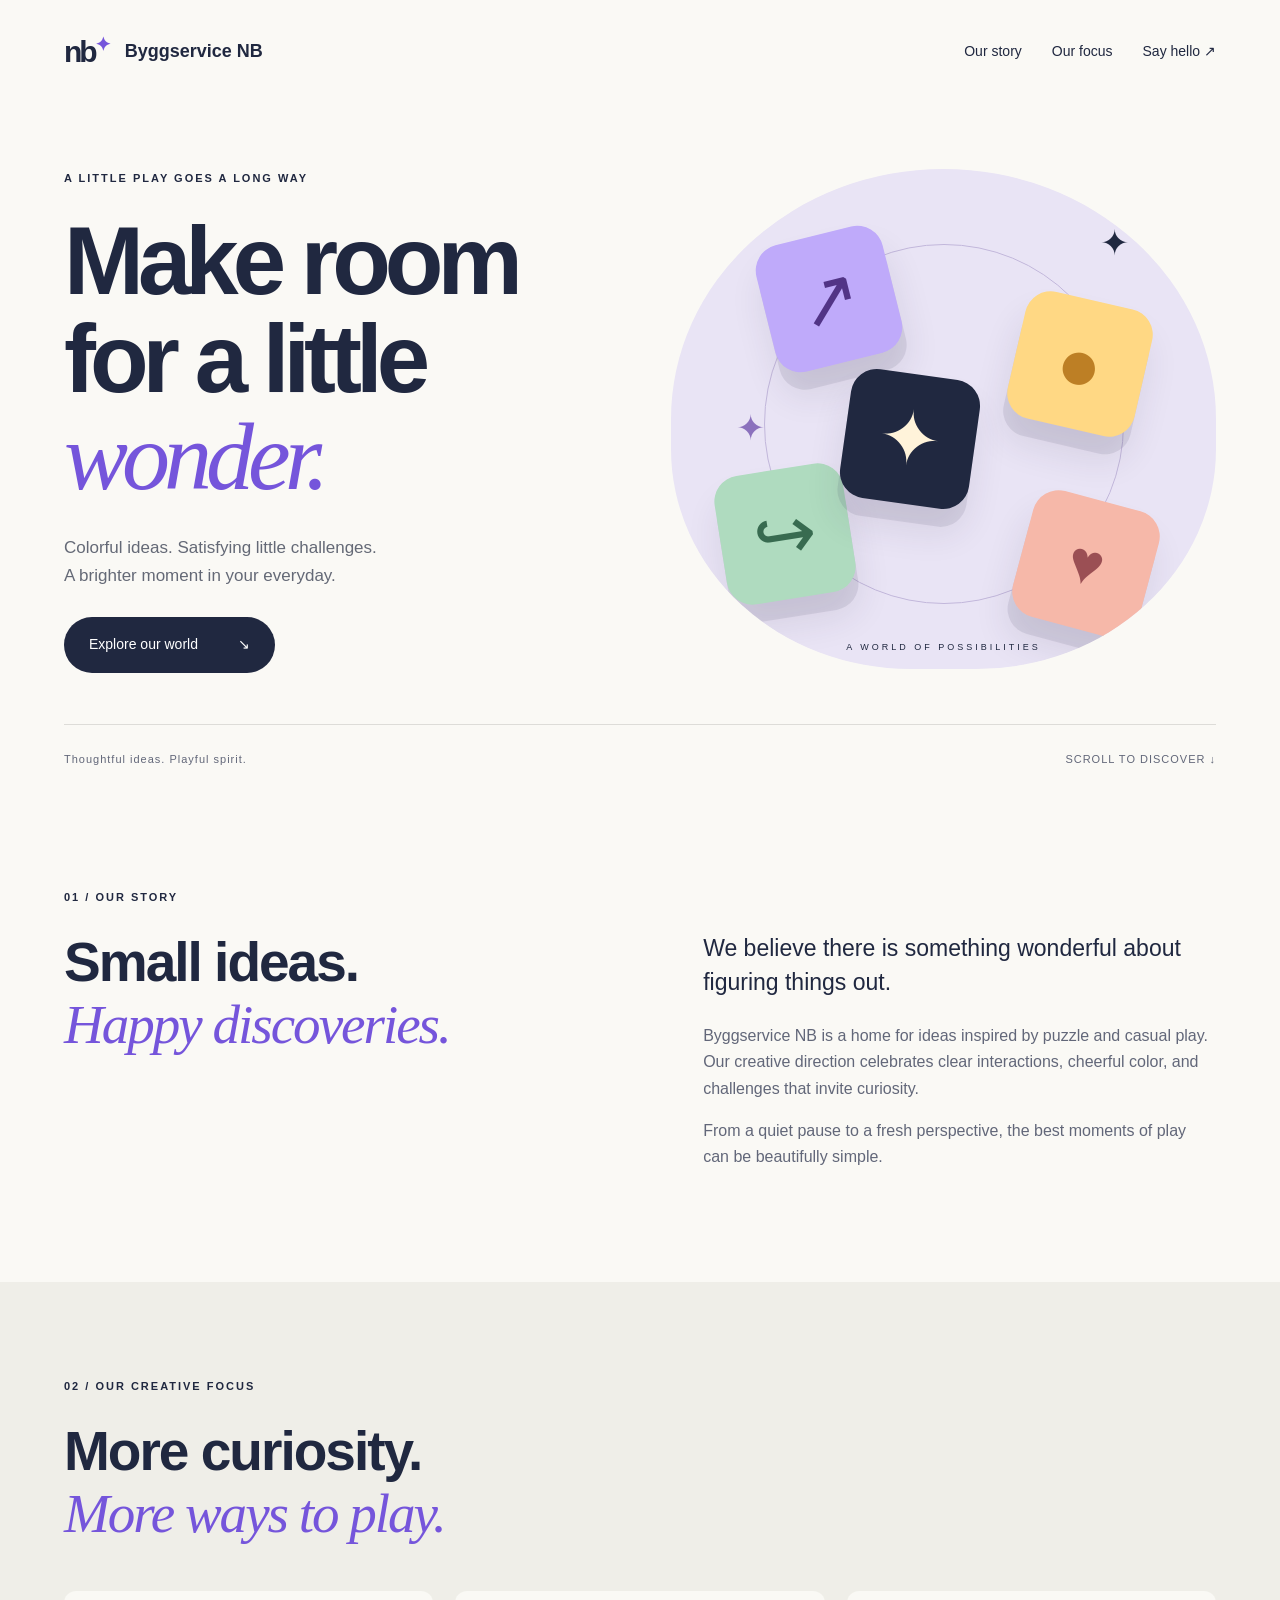
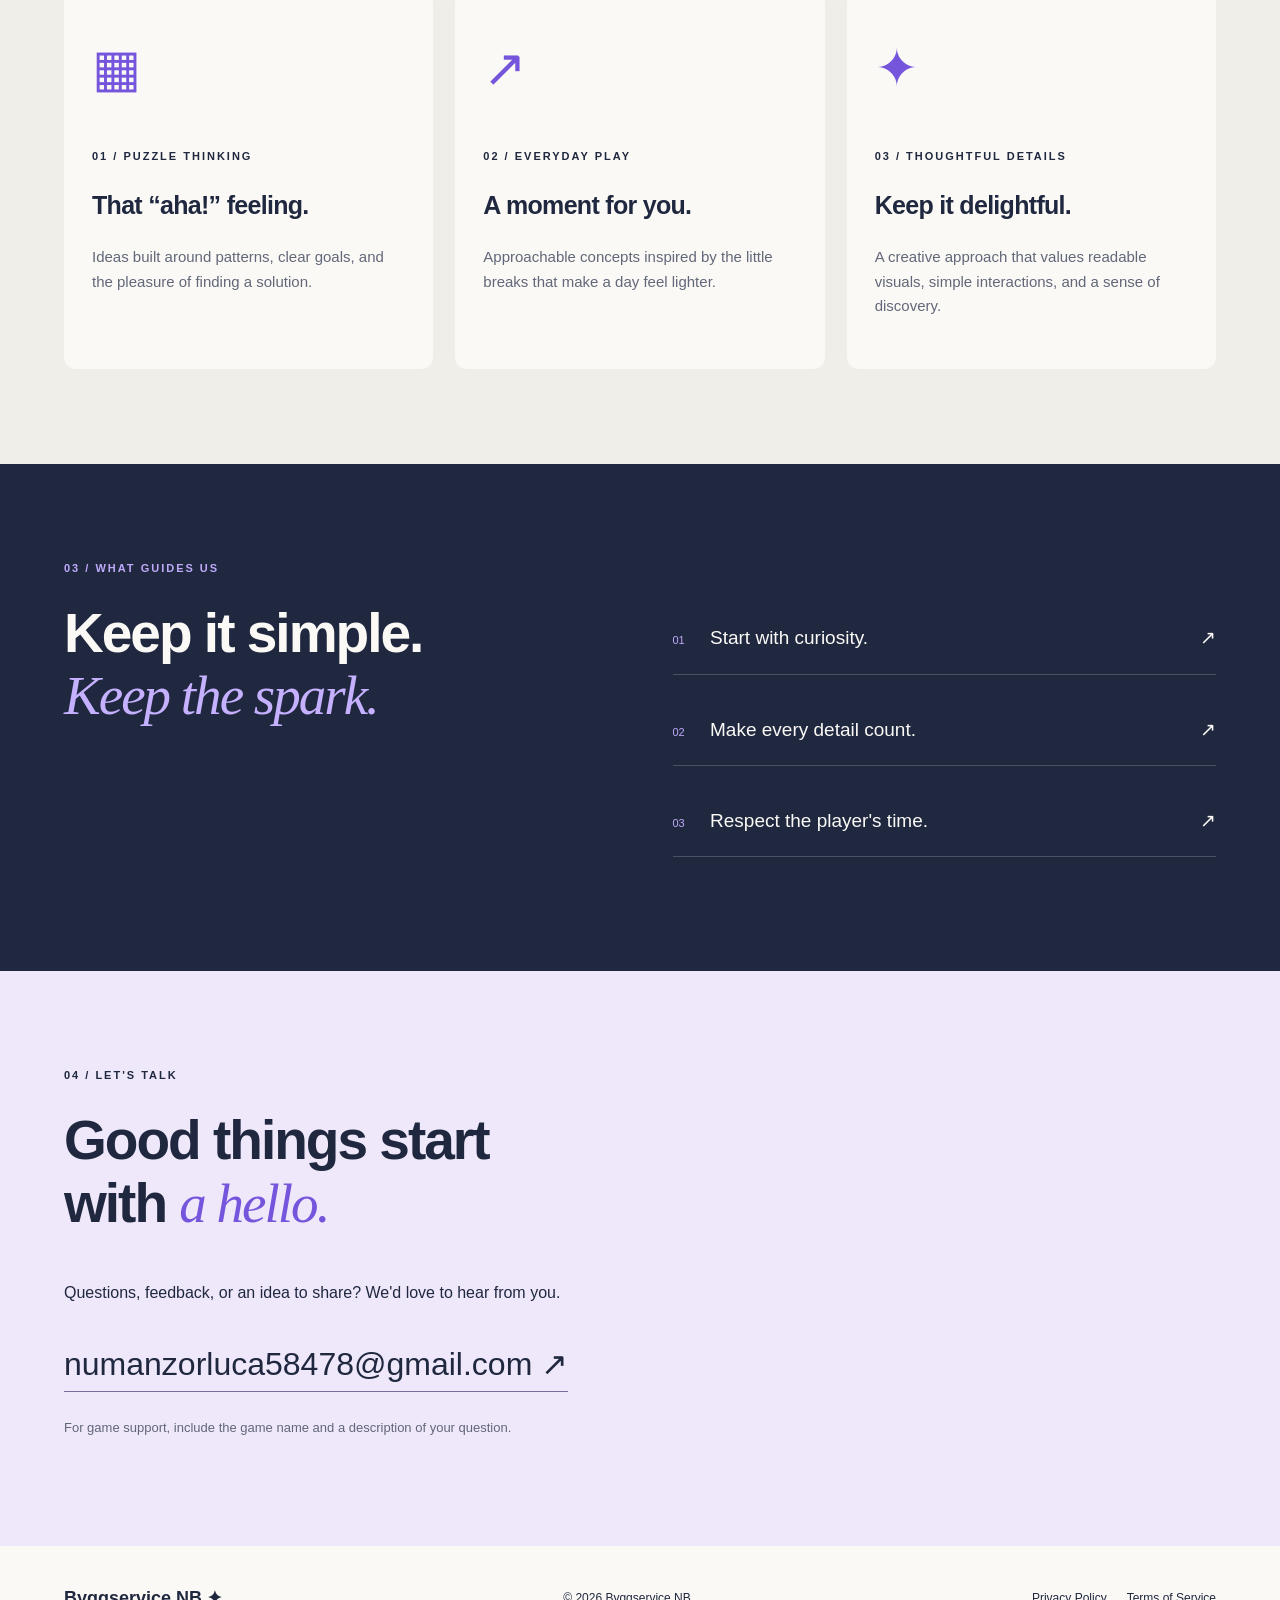
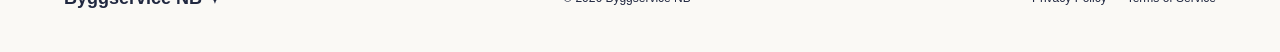
==== index.html @ 2a37f94f "Publish website for byggservicenb.xyz" ====
<!doctype html><html lang="en"><head><meta charset="utf-8"><meta name="viewport" content="width=device-width, initial-scale=1"><title>A little everyday wonder | Byggservice NB</title><meta name="description" content="Playful ideas and everyday wonder. Discover Byggservice NB and get in touch."><meta name="theme-color" content="#202840"><link rel="icon" href="/favicon.svg"><link rel="stylesheet" href="/style.css"><link rel="canonical" href="https://byggservicenb.xyz/"></head><body><a class="skip" href="#main">Skip to content</a><header><a class="brand" href="/"><b>nb<span>✦</span></b>Byggservice NB</a><nav aria-label="Main navigation"><a href="/#about">Our story</a><a href="/#play">Our focus</a><a href="/#contact">Say hello ↗</a></nav></header><main id="main"><section class="hero"><div class="hero-copy"><p class="eyebrow">A little play goes a long way</p><h1>Make room<br>for a little<br><em>wonder.</em></h1><p class="intro">Colorful ideas. Satisfying little challenges.<br>A brighter moment in your everyday.</p><a class="button" href="#about">Explore our world <span>↘</span></a></div><div class="art" role="img" aria-label="An abstract world of colorful puzzle pieces"><span class="orbit"></span><span class="spark s1">✦</span><span class="spark s2">✦</span><div class="tile t1">↗</div><div class="tile t2">●</div><div class="tile t3">✦</div><div class="tile t4">↪</div><div class="tile t5">♥</div><div class="art-label">A WORLD OF POSSIBILITIES</div></div><div class="hero-bottom"><span>Thoughtful ideas. Playful spirit.</span><span>SCROLL TO DISCOVER ↓</span></div></section><section class="about section" id="about"><p class="eyebrow">01 / Our story</p><div class="split"><h2>Small ideas.<br><em>Happy discoveries.</em></h2><div><p class="large">We believe there is something wonderful about figuring things out.</p><p>Byggservice NB is a home for ideas inspired by puzzle and casual play. Our creative direction celebrates clear interactions, cheerful color, and challenges that invite curiosity.</p><p>From a quiet pause to a fresh perspective, the best moments of play can be beautifully simple.</p></div></div></section><section class="section focus" id="play"><p class="eyebrow">02 / Our creative focus</p><h2>More curiosity.<br><em>More ways to play.</em></h2><div class="cards"><article><span class="symbol">▦</span><p class="eyebrow">01 / Puzzle thinking</p><h3>That “aha!” feeling.</h3><p>Ideas built around patterns, clear goals, and the pleasure of finding a solution.</p></article><article><span class="symbol">↗</span><p class="eyebrow">02 / Everyday play</p><h3>A moment for you.</h3><p>Approachable concepts inspired by the little breaks that make a day feel lighter.</p></article><article><span class="symbol">✦</span><p class="eyebrow">03 / Thoughtful details</p><h3>Keep it delightful.</h3><p>A creative approach that values readable visuals, simple interactions, and a sense of discovery.</p></article></div></section><section class="principles section"><p class="eyebrow">03 / What guides us</p><h2>Keep it simple.<br><em>Keep the spark.</em></h2><div class="rows"><p><span>01</span> Start with curiosity. <b>↗</b></p><p><span>02</span> Make every detail count. <b>↗</b></p><p><span>03</span> Respect the player's time. <b>↗</b></p></div></section><section class="section contact" id="contact"><p class="eyebrow">04 / Let's talk</p><h2>Good things start<br>with <em>a hello.</em></h2><p>Questions, feedback, or an idea to share? We'd love to hear from you.</p><a class="email" href="mailto:numanzorluca58478@gmail.com">numanzorluca58478@gmail.com ↗</a><p class="small">For game support, include the game name and a description of your question.</p></section></main><footer><a class="brand" href="/">Byggservice NB ✦</a><p>© 2026 Byggservice NB</p><nav aria-label="Legal"><a href="/privacy-policy/">Privacy Policy</a><a href="/terms-of-service/">Terms of Service</a></nav></footer></body></html>
---- style.css ----
*{box-sizing:border-box}html{scroll-behavior:smooth;scroll-padding-top:30px}body{margin:0;color:#202840;background:#faf9f5;font:16px/1.65 -apple-system,BlinkMacSystemFont,"Segoe UI",sans-serif}a{color:inherit;text-decoration:none}a:focus-visible{outline:3px solid #7555db;outline-offset:5px}header,footer{max-width:1340px;margin:auto;padding:27px 5%;display:flex;justify-content:space-between;align-items:center;gap:25px}.brand{font-size:18px;font-weight:750;display:flex;align-items:center;gap:14px}.brand b{font-size:30px;letter-spacing:-3px}.brand b span{font-size:19px;color:#7555db;vertical-align:super;letter-spacing:0}nav{display:flex;gap:30px;font-size:14px}nav a:hover{text-decoration:underline}.skip{position:absolute;top:-80px}.skip:focus{top:0;background:white;z-index:9}.hero{max-width:1340px;margin:auto;padding:65px 5% 25px;display:grid;grid-template-columns:1.05fr 1fr;gap:35px}.eyebrow{text-transform:uppercase;letter-spacing:2px;font-size:11px;font-weight:750;margin:0 0 25px}h1,h2,h3,p{margin-top:0}h1{font-size:clamp(60px,7.5vw,104px);line-height:1.02;letter-spacing:-6px;margin-bottom:28px}em{font-family:Georgia,serif;font-weight:400;color:#7555db}h2{font-size:clamp(35px,4.3vw,59px);line-height:1.13;letter-spacing:-2px;font-weight:650}h3{font-size:25px;line-height:1.2;letter-spacing:-.7px}.intro{color:#646976;font-size:17px}.button{display:inline-flex;gap:40px;align-items:center;background:#202840;color:white;padding:16px 25px;border-radius:40px;font-size:14px;margin-top:10px}.button:hover{background:#7555db}.art{background:#e9e4f5;border-radius:50% 50% 44% 44%;position:relative;min-height:500px;margin:0 0 20px;overflow:hidden}.orbit{position:absolute;width:360px;height:360px;border:1px solid #c2b7db;border-radius:50%;left:calc(50% - 180px);top:75px}.tile{position:absolute;width:130px;height:130px;border-radius:26px;display:grid;place-items:center;font-size:75px;line-height:1;box-shadow:0 18px 0 #20284018,0 25px 35px #30294419}.t1{background:#bfaafa;left:17%;top:65px;transform:rotate(-14deg);color:#523486}.t2{background:#ffd884;right:13%;top:130px;transform:rotate(13deg);color:#bd7f25}.t3{background:#202840;color:#fff3da;left:32%;top:205px;z-index:2;transform:rotate(8deg)}.t4{background:#afdbbf;color:#386b50;left:9%;top:300px;transform:rotate(-9deg)}.t5{background:#f6b8a9;color:#9b4f54;right:12%;top:330px;transform:rotate(15deg);font-size:60px}.spark{position:absolute;font-size:35px}.s1{right:16%;top:45px}.s2{left:12%;top:230px;color:#8b71bd}.art-label{position:absolute;bottom:14px;width:100%;text-align:center;font-size:9px;letter-spacing:3px}.hero-bottom{grid-column:1/-1;display:flex;justify-content:space-between;border-top:1px solid #dddcd8;padding-top:25px;font-size:11px;letter-spacing:1px;color:#626779}.section{padding:95px max(5%,calc((100vw - 1206px)/2))}.split{display:grid;grid-template-columns:1.1fr 1fr;gap:75px}.split p{color:#626779}.split .large{font-size:23px;line-height:1.5;color:#202840}.focus{background:#efeee8}.cards{display:grid;grid-template-columns:repeat(3,1fr);gap:22px;margin-top:40px}.cards article{padding:35px 28px;border-radius:12px;background:#faf9f5}.cards p:last-child{font-size:15px;color:#626779}.symbol{font-size:52px;display:block;margin-bottom:35px;color:#7555db}.principles{background:#202840;color:#faf9f5;display:grid;grid-template-columns:1fr 1fr;gap:0 65px}.principles>.eyebrow{grid-column:1/-1;color:#bfaafa}.principles em{color:#c5b1ff}.rows p{border-bottom:1px solid #ffffff30;padding:20px 0;font-size:19px}.rows span{font-size:11px;color:#bfaafa;margin-right:20px}.rows b{float:right;font-weight:400}.contact{background:#eee8fa}.email{font-size:clamp(17px,3vw,32px);display:inline-block;border-bottom:1px solid #7d6b9b;overflow-wrap:anywhere;margin:15px 0 25px}.email:hover{color:#7555db}.small{font-size:13px;color:#626779}footer{font-size:12px;padding-top:38px;padding-bottom:38px}footer p{margin:0}footer nav{font-size:12px;gap:20px}.legal h1{font-size:clamp(40px,6vw,76px);letter-spacing:-3px;margin:10px 0 25px}.updated{font-size:13px;color:#626779}.legal-grid{display:grid;grid-template-columns:240px 1fr;gap:80px;margin-top:65px}.legal aside a{display:block;font-size:13px;padding:10px 0}.legal section section{scroll-margin-top:30px}.legal-grid h2{font-size:26px;letter-spacing:-.5px}.legal-grid section{margin-bottom:38px}.legal-grid p{color:#626779}@media(max-width:800px){header{padding:20px 6%;flex-wrap:wrap}.brand{font-size:16px}nav{gap:18px;font-size:12px}.hero{padding:40px 6% 25px;grid-template-columns:1fr}.hero h1{letter-spacing:-3px;font-size:70px}.art{min-height:480px;max-width:510px;width:100%;justify-self:center}.section{padding:65px 6%}.split,.principles{grid-template-columns:1fr;gap:25px}.cards{grid-template-columns:1fr}.cards article{padding:30px}.symbol{margin-bottom:20px}.hero-bottom{font-size:9px;gap:20px}footer{align-items:flex-start;flex-direction:column;gap:18px}.legal-grid{grid-template-columns:1fr;gap:30px;margin-top:35px}.legal aside{border-bottom:1px solid #ddd;padding-bottom:25px}.legal h1{letter-spacing:-2px}}@media(prefers-reduced-motion:reduce){html{scroll-behavior:auto}}
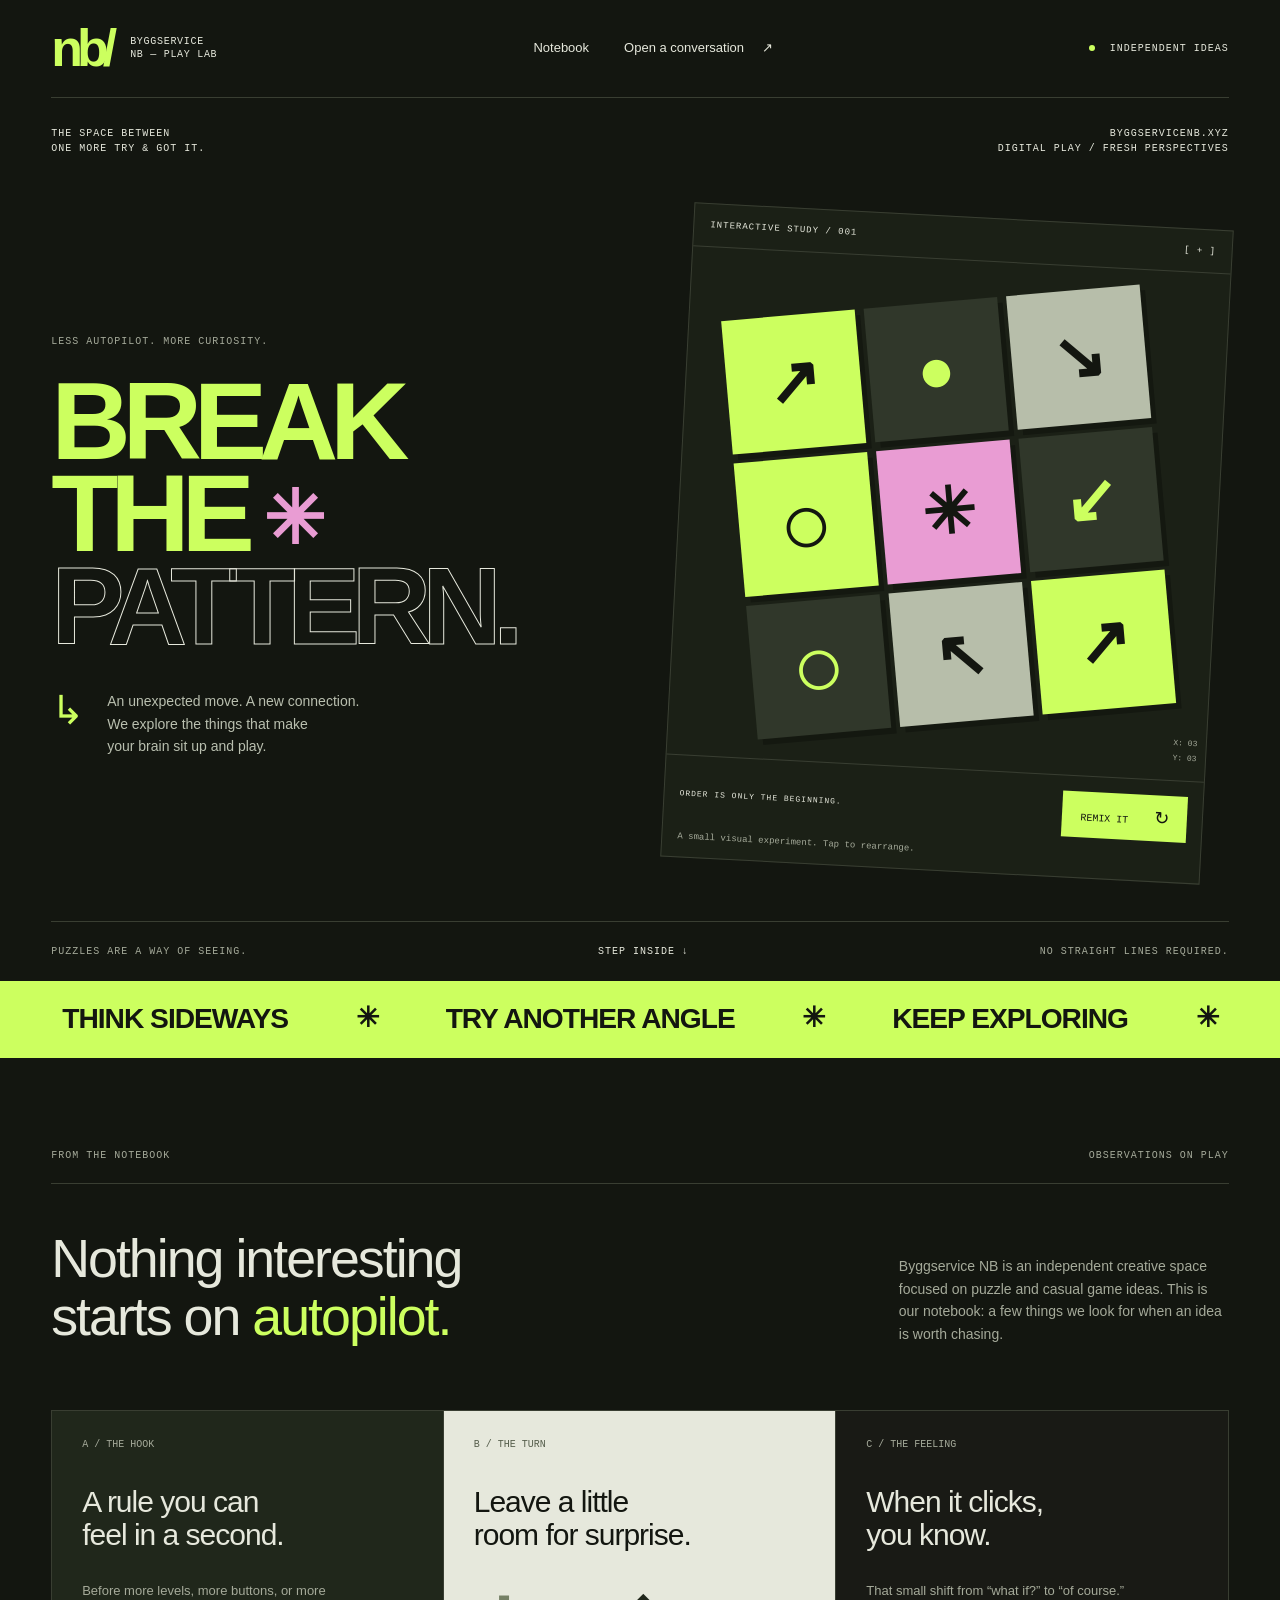
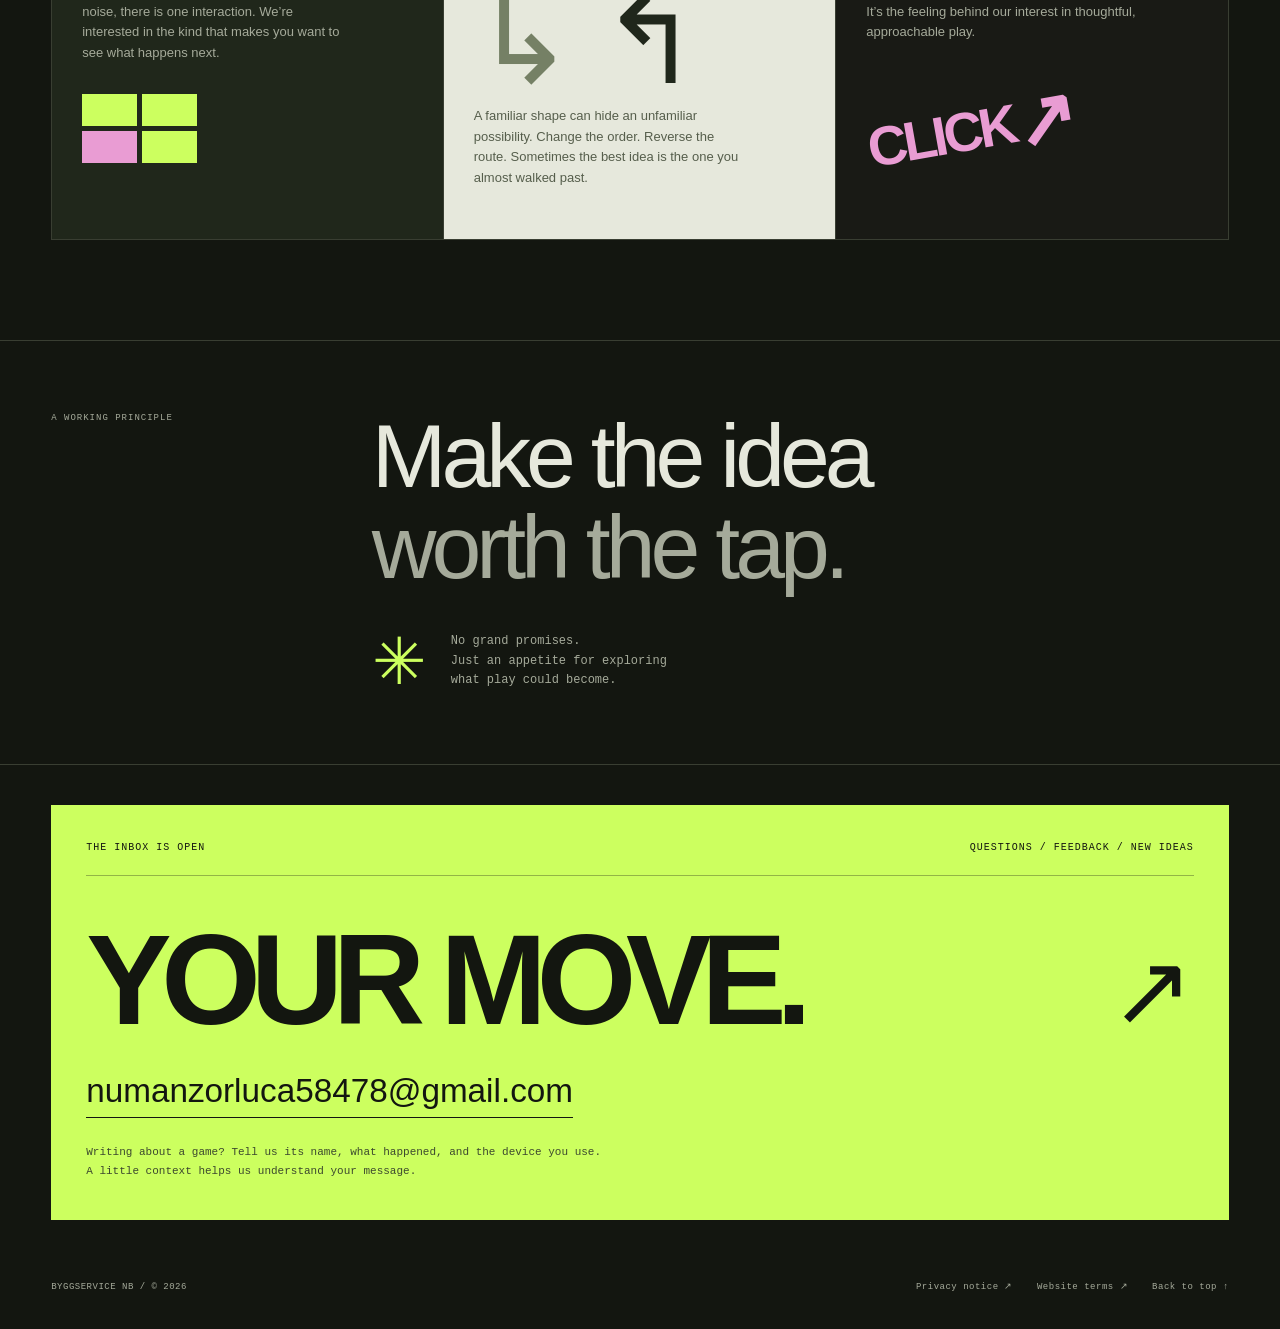
==== commit 0310511a: "Redesign website with original dark editorial layout and copy" ====
--- a/index.html
+++ b/index.html
@@ -1 +1 @@
-<!doctype html><html lang="en"><head><meta charset="utf-8"><meta name="viewport" content="width=device-width, initial-scale=1"><title>A little everyday wonder | Byggservice NB</title><meta name="description" content="Playful ideas and everyday wonder. Discover Byggservice NB and get in touch."><meta name="theme-color" content="#202840"><link rel="icon" href="/favicon.svg"><link rel="stylesheet" href="/style.css"><link rel="canonical" href="https://byggservicenb.xyz/"></head><body><a class="skip" href="#main">Skip to content</a><header><a class="brand" href="/"><b>nb<span>✦</span></b>Byggservice NB</a><nav aria-label="Main navigation"><a href="/#about">Our story</a><a href="/#play">Our focus</a><a href="/#contact">Say hello ↗</a></nav></header><main id="main"><section class="hero"><div class="hero-copy"><p class="eyebrow">A little play goes a long way</p><h1>Make room<br>for a little<br><em>wonder.</em></h1><p class="intro">Colorful ideas. Satisfying little challenges.<br>A brighter moment in your everyday.</p><a class="button" href="#about">Explore our world <span>↘</span></a></div><div class="art" role="img" aria-label="An abstract world of colorful puzzle pieces"><span class="orbit"></span><span class="spark s1">✦</span><span class="spark s2">✦</span><div class="tile t1">↗</div><div class="tile t2">●</div><div class="tile t3">✦</div><div class="tile t4">↪</div><div class="tile t5">♥</div><div class="art-label">A WORLD OF POSSIBILITIES</div></div><div class="hero-bottom"><span>Thoughtful ideas. Playful spirit.</span><span>SCROLL TO DISCOVER ↓</span></div></section><section class="about section" id="about"><p class="eyebrow">01 / Our story</p><div class="split"><h2>Small ideas.<br><em>Happy discoveries.</em></h2><div><p class="large">We believe there is something wonderful about figuring things out.</p><p>Byggservice NB is a home for ideas inspired by puzzle and casual play. Our creative direction celebrates clear interactions, cheerful color, and challenges that invite curiosity.</p><p>From a quiet pause to a fresh perspective, the best moments of play can be beautifully simple.</p></div></div></section><section class="section focus" id="play"><p class="eyebrow">02 / Our creative focus</p><h2>More curiosity.<br><em>More ways to play.</em></h2><div class="cards"><article><span class="symbol">▦</span><p class="eyebrow">01 / Puzzle thinking</p><h3>That “aha!” feeling.</h3><p>Ideas built around patterns, clear goals, and the pleasure of finding a solution.</p></article><article><span class="symbol">↗</span><p class="eyebrow">02 / Everyday play</p><h3>A moment for you.</h3><p>Approachable concepts inspired by the little breaks that make a day feel lighter.</p></article><article><span class="symbol">✦</span><p class="eyebrow">03 / Thoughtful details</p><h3>Keep it delightful.</h3><p>A creative approach that values readable visuals, simple interactions, and a sense of discovery.</p></article></div></section><section class="principles section"><p class="eyebrow">03 / What guides us</p><h2>Keep it simple.<br><em>Keep the spark.</em></h2><div class="rows"><p><span>01</span> Start with curiosity. <b>↗</b></p><p><span>02</span> Make every detail count. <b>↗</b></p><p><span>03</span> Respect the player's time. <b>↗</b></p></div></section><section class="section contact" id="contact"><p class="eyebrow">04 / Let's talk</p><h2>Good things start<br>with <em>a hello.</em></h2><p>Questions, feedback, or an idea to share? We'd love to hear from you.</p><a class="email" href="mailto:numanzorluca58478@gmail.com">numanzorluca58478@gmail.com ↗</a><p class="small">For game support, include the game name and a description of your question.</p></section></main><footer><a class="brand" href="/">Byggservice NB ✦</a><p>© 2026 Byggservice NB</p><nav aria-label="Legal"><a href="/privacy-policy/">Privacy Policy</a><a href="/terms-of-service/">Terms of Service</a></nav></footer></body></html>+<!doctype html><html lang="en"><head><meta charset="utf-8"><meta name="viewport" content="width=device-width, initial-scale=1"><title>Break the pattern — Byggservice NB</title><meta name="description" content="A notebook for curious minds. Byggservice NB explores puzzle ideas, casual play, and unexpected connections."><meta name="theme-color" content="#131610"><link rel="icon" href="/favicon.svg"><link rel="stylesheet" href="/style.css"><link rel="canonical" href="https://byggservicenb.xyz/"></head><body><a class="skip" href="#main">Skip to content</a><header class="masthead"><a class="wordmark" href="/" aria-label="Byggservice NB home"><span class="mark">nb/</span><span>BYGGSERVICE<br>NB — PLAY LAB</span></a><nav aria-label="Main navigation"><a href="/#notebook">Notebook</a><a href="/#inbox">Open a conversation <span>↗</span></a></nav><span class="header-tag"><i></i> INDEPENDENT IDEAS</span></header><main id="main"><section class="opening"><div class="opening-top"><span>THE SPACE BETWEEN<br>ONE MORE TRY &amp; GOT IT.</span><span>BYGGSERVICENB.XYZ<br>DIGITAL PLAY / FRESH PERSPECTIVES</span></div><div class="hero-layout"><div class="hero-type"><p class="kicker">LESS AUTOPILOT. MORE CURIOSITY.</p><h1>BREAK<br>THE<span class="asterisk">✳</span><br><span class="outline">PATTERN.</span></h1><div class="hero-caption"><span class="arrow">↳</span><p>An unexpected move. A new connection.<br>We explore the things that make<br>your brain sit up and play.</p></div></div><div class="experiment"><div class="experiment-bar"><span>INTERACTIVE STUDY / 001</span><span aria-hidden="true">[ + ]</span></div><div class="board-wrap"><div class="board" aria-label="Interactive abstract pattern board"><div class="cell lime">↗</div><div class="cell charcoal">●</div><div class="cell gray">↘</div><div class="cell lime ring">○</div><div class="cell pink">✳</div><div class="cell charcoal">↙</div><div class="cell charcoal ring">○</div><div class="cell gray">↖</div><div class="cell lime">↗</div></div><span class="board-coordinate">X: 03<br>Y: 03</span></div><div class="experiment-control"><p id="pattern-label" aria-live="polite">ORDER IS ONLY THE BEGINNING.</p><button id="shuffle" type="button" aria-label="Remix the pattern">REMIX IT <span>↻</span></button></div><p class="experiment-note">A small visual experiment. Tap to rearrange.</p></div></div><div class="opening-bottom"><span>PUZZLES ARE A WAY OF SEEING.</span><a href="#notebook">STEP INSIDE ↓</a><span>NO STRAIGHT LINES REQUIRED.</span></div></section><div class="ticker" aria-hidden="true"><span>THINK SIDEWAYS</span><b>✳</b><span>TRY ANOTHER ANGLE</span><b>✳</b><span>KEEP EXPLORING</span><b>✳</b></div><section class="notebook" id="notebook"><div class="section-rail"><span>FROM THE NOTEBOOK</span><span>OBSERVATIONS ON PLAY</span></div><div class="notebook-intro"><h2>Nothing interesting<br>starts on <em>autopilot.</em></h2><p>Byggservice NB is an independent creative space focused on puzzle and casual game ideas. This is our notebook: a few things we look for when an idea is worth chasing.</p></div><article class="note note-one"><div class="note-id">A / THE HOOK</div><h3>A rule you can<br>feel in a second.</h3><p>Before more levels, more buttons, or more noise, there is one interaction. We’re interested in the kind that makes you want to see what happens next.</p><div class="mini-grid" aria-hidden="true"><i></i><i></i><i></i><i></i></div></article><article class="note note-two"><div class="note-id">B / THE TURN</div><h3>Leave a little<br>room for surprise.</h3><div class="loop-art" aria-hidden="true">↳<span>↰</span></div><p>A familiar shape can hide an unfamiliar possibility. Change the order. Reverse the route. Sometimes the best idea is the one you almost walked past.</p></article><article class="note note-three"><div class="note-id">C / THE FEELING</div><h3>When it clicks,<br>you know.</h3><p>That small shift from “what if?” to “of course.” It’s the feeling behind our interest in thoughtful, approachable play.</p><span class="click-art" aria-hidden="true">CLICK<span>↗</span></span></article></section><section class="statement"><span class="statement-label">A WORKING PRINCIPLE</span><p>Make the idea<br><span>worth the tap.</span></p><div><span>✳</span><p>No grand promises.<br>Just an appetite for exploring<br>what play could become.</p></div></section><section class="inbox" id="inbox"><div class="inbox-top"><span>THE INBOX IS OPEN</span><span>QUESTIONS / FEEDBACK / NEW IDEAS</span></div><div class="inbox-main"><h2>YOUR MOVE.</h2><a href="mailto:numanzorluca58478@gmail.com" class="contact-arrow" aria-label="Email Byggservice NB">↗</a></div><a class="email" href="mailto:numanzorluca58478@gmail.com">numanzorluca58478@gmail.com</a><p>Writing about a game? Tell us its name, what happened, and the device you use.<br>A little context helps us understand your message.</p></section></main><footer><span>BYGGSERVICE NB / © 2026</span><nav aria-label="Legal navigation"><a href="/privacy-policy/">Privacy notice ↗</a><a href="/terms-of-service/">Website terms ↗</a><a href="#main">Back to top ↑</a></nav></footer><script src="/site.js"></script></body></html>
--- a/style.css
+++ b/style.css
@@ -1 +1,2 @@
-*{box-sizing:border-box}html{scroll-behavior:smooth;scroll-padding-top:30px}body{margin:0;color:#202840;background:#faf9f5;font:16px/1.65 -apple-system,BlinkMacSystemFont,"Segoe UI",sans-serif}a{color:inherit;text-decoration:none}a:focus-visible{outline:3px solid #7555db;outline-offset:5px}header,footer{max-width:1340px;margin:auto;padding:27px 5%;display:flex;justify-content:space-between;align-items:center;gap:25px}.brand{font-size:18px;font-weight:750;display:flex;align-items:center;gap:14px}.brand b{font-size:30px;letter-spacing:-3px}.brand b span{font-size:19px;color:#7555db;vertical-align:super;letter-spacing:0}nav{display:flex;gap:30px;font-size:14px}nav a:hover{text-decoration:underline}.skip{position:absolute;top:-80px}.skip:focus{top:0;background:white;z-index:9}.hero{max-width:1340px;margin:auto;padding:65px 5% 25px;display:grid;grid-template-columns:1.05fr 1fr;gap:35px}.eyebrow{text-transform:uppercase;letter-spacing:2px;font-size:11px;font-weight:750;margin:0 0 25px}h1,h2,h3,p{margin-top:0}h1{font-size:clamp(60px,7.5vw,104px);line-height:1.02;letter-spacing:-6px;margin-bottom:28px}em{font-family:Georgia,serif;font-weight:400;color:#7555db}h2{font-size:clamp(35px,4.3vw,59px);line-height:1.13;letter-spacing:-2px;font-weight:650}h3{font-size:25px;line-height:1.2;letter-spacing:-.7px}.intro{color:#646976;font-size:17px}.button{display:inline-flex;gap:40px;align-items:center;background:#202840;color:white;padding:16px 25px;border-radius:40px;font-size:14px;margin-top:10px}.button:hover{background:#7555db}.art{background:#e9e4f5;border-radius:50% 50% 44% 44%;position:relative;min-height:500px;margin:0 0 20px;overflow:hidden}.orbit{position:absolute;width:360px;height:360px;border:1px solid #c2b7db;border-radius:50%;left:calc(50% - 180px);top:75px}.tile{position:absolute;width:130px;height:130px;border-radius:26px;display:grid;place-items:center;font-size:75px;line-height:1;box-shadow:0 18px 0 #20284018,0 25px 35px #30294419}.t1{background:#bfaafa;left:17%;top:65px;transform:rotate(-14deg);color:#523486}.t2{background:#ffd884;right:13%;top:130px;transform:rotate(13deg);color:#bd7f25}.t3{background:#202840;color:#fff3da;left:32%;top:205px;z-index:2;transform:rotate(8deg)}.t4{background:#afdbbf;color:#386b50;left:9%;top:300px;transform:rotate(-9deg)}.t5{background:#f6b8a9;color:#9b4f54;right:12%;top:330px;transform:rotate(15deg);font-size:60px}.spark{position:absolute;font-size:35px}.s1{right:16%;top:45px}.s2{left:12%;top:230px;color:#8b71bd}.art-label{position:absolute;bottom:14px;width:100%;text-align:center;font-size:9px;letter-spacing:3px}.hero-bottom{grid-column:1/-1;display:flex;justify-content:space-between;border-top:1px solid #dddcd8;padding-top:25px;font-size:11px;letter-spacing:1px;color:#626779}.section{padding:95px max(5%,calc((100vw - 1206px)/2))}.split{display:grid;grid-template-columns:1.1fr 1fr;gap:75px}.split p{color:#626779}.split .large{font-size:23px;line-height:1.5;color:#202840}.focus{background:#efeee8}.cards{display:grid;grid-template-columns:repeat(3,1fr);gap:22px;margin-top:40px}.cards article{padding:35px 28px;border-radius:12px;background:#faf9f5}.cards p:last-child{font-size:15px;color:#626779}.symbol{font-size:52px;display:block;margin-bottom:35px;color:#7555db}.principles{background:#202840;color:#faf9f5;display:grid;grid-template-columns:1fr 1fr;gap:0 65px}.principles>.eyebrow{grid-column:1/-1;color:#bfaafa}.principles em{color:#c5b1ff}.rows p{border-bottom:1px solid #ffffff30;padding:20px 0;font-size:19px}.rows span{font-size:11px;color:#bfaafa;margin-right:20px}.rows b{float:right;font-weight:400}.contact{background:#eee8fa}.email{font-size:clamp(17px,3vw,32px);display:inline-block;border-bottom:1px solid #7d6b9b;overflow-wrap:anywhere;margin:15px 0 25px}.email:hover{color:#7555db}.small{font-size:13px;color:#626779}footer{font-size:12px;padding-top:38px;padding-bottom:38px}footer p{margin:0}footer nav{font-size:12px;gap:20px}.legal h1{font-size:clamp(40px,6vw,76px);letter-spacing:-3px;margin:10px 0 25px}.updated{font-size:13px;color:#626779}.legal-grid{display:grid;grid-template-columns:240px 1fr;gap:80px;margin-top:65px}.legal aside a{display:block;font-size:13px;padding:10px 0}.legal section section{scroll-margin-top:30px}.legal-grid h2{font-size:26px;letter-spacing:-.5px}.legal-grid section{margin-bottom:38px}.legal-grid p{color:#626779}@media(max-width:800px){header{padding:20px 6%;flex-wrap:wrap}.brand{font-size:16px}nav{gap:18px;font-size:12px}.hero{padding:40px 6% 25px;grid-template-columns:1fr}.hero h1{letter-spacing:-3px;font-size:70px}.art{min-height:480px;max-width:510px;width:100%;justify-self:center}.section{padding:65px 6%}.split,.principles{grid-template-columns:1fr;gap:25px}.cards{grid-template-columns:1fr}.cards article{padding:30px}.symbol{margin-bottom:20px}.hero-bottom{font-size:9px;gap:20px}footer{align-items:flex-start;flex-direction:column;gap:18px}.legal-grid{grid-template-columns:1fr;gap:30px;margin-top:35px}.legal aside{border-bottom:1px solid #ddd;padding-bottom:25px}.legal h1{letter-spacing:-2px}}@media(prefers-reduced-motion:reduce){html{scroll-behavior:auto}}+:root{--bg:#131610;--paper:#e6e8dc;--muted:#a5aa9a;--lime:#ccff5f;--pink:#e99cd3;--line:#393e32}*{box-sizing:border-box}html{scroll-behavior:smooth;scroll-padding-top:28px}body{margin:0;background:var(--bg);color:var(--paper);font:16px/1.6 Arial,Helvetica,sans-serif}a{color:inherit;text-decoration:none}button{font:inherit}a:focus-visible,button:focus-visible{outline:3px solid var(--pink);outline-offset:6px}a:hover{color:var(--lime)}.skip{position:absolute;left:20px;top:-100px;z-index:10;background:var(--lime);color:var(--bg);padding:10px}.skip:focus{top:10px}.masthead{margin:0 4%;padding:25px 0;display:flex;align-items:center;justify-content:space-between;border-bottom:1px solid var(--line);gap:25px}.wordmark{display:flex;gap:13px;align-items:center;font:10px/1.3 monospace;letter-spacing:.7px}.mark{font:bold 52px/.9 Arial;letter-spacing:-6px;color:var(--lime);padding-right:6px}.masthead nav{display:flex;gap:35px;font-size:13px}.masthead nav span{margin-left:14px}.header-tag{font:10px monospace;letter-spacing:1px}.header-tag i{display:inline-block;background:var(--lime);width:6px;height:6px;border-radius:50%;margin-right:8px}.opening{padding:28px 4% 0}.opening-top,.opening-bottom,.section-rail,.inbox-top,.document-meta{display:flex;justify-content:space-between;gap:25px;font:10px/1.5 monospace;letter-spacing:1px}.opening-top span:last-child{text-align:right}.hero-layout{display:grid;grid-template-columns:1.05fr 1fr;gap:4%;padding:60px 0 45px;align-items:center}.kicker{font:10px/1.6 monospace;letter-spacing:1px;margin:0 0 25px;color:var(--muted)}h1,h2,h3,p{margin-top:0}.hero-type h1{font-family:Arial,Helvetica,sans-serif;font-size:clamp(70px,8.6vw,135px);line-height:.84;font-weight:900;letter-spacing:-.075em;margin:0;color:var(--lime)}.outline{-webkit-text-stroke:1px var(--paper);color:transparent;letter-spacing:-.08em}.asterisk{font-size:.67em;color:var(--pink);display:inline-block;margin-left:16px;vertical-align:12%}.hero-caption{display:flex;gap:22px;margin-top:38px;align-items:flex-start}.hero-caption .arrow{color:var(--lime);font-size:40px;line-height:1}.hero-caption p{font-size:14px;line-height:1.6;color:#b9bfaf;margin:0}.experiment{border:1px solid var(--line);background:#1b2016;transform:rotate(3deg);margin:0 2% 5px 0}.experiment-bar{display:flex;justify-content:space-between;font:9px monospace;letter-spacing:1px;border-bottom:1px solid var(--line);padding:16px}.board-wrap{position:relative;padding:32px 42px 36px}.board{display:grid;grid-template-columns:repeat(3,1fr);gap:9px;transform:rotate(-8deg);max-width:420px;margin:10px auto}.cell{aspect-ratio:1;display:grid;place-items:center;font-size:clamp(40px,5vw,77px);font-weight:600;line-height:1;border-radius:0;box-shadow:5px 6px 0 #0004}.lime{background:var(--lime);color:var(--bg)}.charcoal{background:#30372a;color:var(--lime)}.gray{background:#b7beaa;color:var(--bg)}.pink{background:var(--pink);color:var(--bg)}.ring{font-size:clamp(55px,7vw,100px)}.board-coordinate{font:8px/1.8 monospace;position:absolute;right:9px;bottom:15px;color:var(--muted)}.experiment-control{display:flex;align-items:center;justify-content:space-between;gap:15px;border-top:1px solid var(--line);padding:15px}.experiment-control p{font:8px/1.4 monospace;letter-spacing:1px;margin:0;max-width:50%}.experiment-control button{border:0;background:var(--lime);padding:12px 18px;cursor:pointer;font:10px monospace;min-height:44px;color:#131610}.experiment-control button:hover{background:var(--pink)}.experiment-control button span{font-size:18px;margin-left:20px}.experiment-note{font:9px monospace;color:var(--muted);margin:0;padding:0 15px 15px}.opening-bottom{border-top:1px solid var(--line);padding:22px 0;color:var(--muted)}.opening-bottom a{color:var(--paper)}.ticker{display:flex;justify-content:space-around;gap:20px;padding:23px 3%;background:var(--lime);color:var(--bg);font-weight:900;font-size:clamp(13px,2.2vw,31px);line-height:1.1;letter-spacing:-1px;overflow:hidden}.ticker b{font-size:28px;line-height:1}.notebook{padding:90px 4% 100px;display:grid;grid-template-columns:repeat(3,1fr);gap:0 0}.section-rail{grid-column:1/-1;border-bottom:1px solid var(--line);padding-bottom:20px;color:var(--muted)}.notebook-intro{grid-column:1/-1;display:flex;align-items:flex-end;justify-content:space-between;gap:50px;padding:45px 0 65px}.notebook-intro h2{font-size:clamp(33px,4.2vw,62px);font-weight:500;line-height:1.08;letter-spacing:-2px;margin:0}.notebook-intro h2 em{font-style:normal;color:var(--lime)}.notebook-intro>p{font-size:14px;color:var(--muted);max-width:330px;margin:0}.note{padding:28px 30px;min-height:430px;position:relative;border:1px solid var(--line)}.note+.note{border-left:0}.note-id{font:10px monospace;color:var(--muted);margin-bottom:35px}.note h3{font-size:30px;line-height:1.1;letter-spacing:-1px;font-weight:500}.note p{font-size:13px;color:var(--muted);max-width:270px;position:relative;z-index:1}.note-one{background:#20271b}.mini-grid{display:grid;grid-template-columns:55px 55px;gap:5px;margin-top:30px}.mini-grid i{height:32px;background:var(--lime)}.mini-grid i:nth-child(3){background:var(--pink)}.note-two{background:var(--paper);color:var(--bg);padding-bottom:30px}.note-two .note-id,.note-two p{color:#565e4c}.note-two p{margin-top:155px;margin-bottom:0}.loop-art{position:absolute;top:170px;font-size:120px;line-height:1;color:#758065;left:30px}.loop-art span{color:#20271b;margin-left:25px}.note-three{background:#191a15}.click-art{display:block;font:bold 55px/.9 Arial;letter-spacing:-4px;transform:rotate(-10deg);color:var(--pink);margin-top:45px}.click-art span{font-size:75px;vertical-align:-8px}.statement{padding:70px 4%;border-top:1px solid var(--line);border-bottom:1px solid var(--line);display:grid;grid-template-columns:1fr 3fr;gap:35px}.statement-label{font:9px/1.7 monospace;color:var(--muted);letter-spacing:1px}.statement>p{font-size:clamp(45px,7vw,100px);letter-spacing:-5px;line-height:1.02;margin:0}.statement>p>span{color:var(--muted)}.statement>div{grid-column:2;display:flex;gap:25px;align-items:center}.statement>div>span{font-size:65px;line-height:1;color:var(--lime)}.statement>div p{font:12px/1.6 monospace;color:var(--muted);margin:0}.inbox{margin:40px 4%;padding:35px 35px 40px;background:var(--lime);color:var(--bg)}.inbox-top{border-bottom:1px solid #13161050;padding-bottom:20px}.inbox-main{display:flex;justify-content:space-between;align-items:center;gap:20px;margin-top:40px}.inbox-main h2{font-size:clamp(55px,10vw,145px);font-weight:900;line-height:1;letter-spacing:-.08em;margin:0 0 20px}.contact-arrow{font-size:100px;line-height:1}.inbox a:hover{color:#5b3a71}.email{font-size:clamp(15px,2.6vw,35px);border-bottom:1px solid currentColor;overflow-wrap:anywhere;display:inline-block}.inbox>p{font:11px/1.7 monospace;margin:25px 0 0;color:#3c482e}footer{display:flex;justify-content:space-between;gap:30px;padding:20px 4% 35px;color:var(--muted);font:9px/1.6 monospace;letter-spacing:.5px}footer nav{display:flex;gap:24px}.document{padding:35px 4% 80px}.document-meta{color:var(--muted)}.document-title{padding:70px 0 55px;border-bottom:1px solid var(--line)}.document-title h1{font-size:clamp(50px,8vw,115px);line-height:1;letter-spacing:-.065em;font-weight:600;color:var(--lime);margin-bottom:28px}.document-title h1>span{color:var(--pink);float:right}.document-title>p{font-size:17px;color:var(--muted);margin:0}.document-content{display:grid;grid-template-columns:1fr 2fr;gap:80px;margin:55px 0 0}.document-content aside>span{display:block;font:10px monospace;color:var(--muted);margin-bottom:25px}.document-content aside a{display:block;max-width:240px;font:12px/1.6 monospace;border-top:1px solid var(--line);padding:12px 0}.document-content>div{max-width:760px}.document-content section{margin:0 0 35px;padding:0 0 30px;border-bottom:1px solid var(--line);scroll-margin-top:25px}.document-content h2{font-size:25px;font-weight:500;line-height:1.2;letter-spacing:-.5px}.document-content p{font-size:15px;color:#b8beae;margin-bottom:12px}.document-content p a{color:var(--lime);text-decoration:underline}.document-contact{padding:25px 0}.document-contact span{display:block;font:10px monospace;color:var(--muted);margin-bottom:20px}.document-contact a{font-size:clamp(15px,2vw,24px);color:var(--lime);overflow-wrap:anywhere}@media(min-width:1700px){body{max-width:1700px;margin:auto}.hero-type h1{font-size:145px}}@media(max-width:900px){.header-tag{display:none}.hero-layout{gap:4%;padding:50px 0}.hero-type h1{font-size:clamp(60px,9vw,85px)}.board-wrap{padding:20px 25px}.hero-caption p{font-size:12px}.experiment-control{padding:12px 10px}.experiment-control button{padding:10px}.experiment-control button span{margin-left:8px}.note{padding:25px 20px}.note h3{font-size:25px}.notebook-intro{gap:35px}.notebook-intro>p{max-width:280px}.click-art{font-size:42px}.click-art span{font-size:55px}.statement{grid-template-columns:1fr 3fr}.statement>p{letter-spacing:-3px}.document-content{gap:40px}}@media(max-width:620px){.masthead{padding:20px 0;gap:15px}.wordmark{font-size:8px}.mark{font-size:43px}.masthead nav{gap:15px;font-size:10px}.masthead nav span{margin-left:3px}.opening-top{font-size:8px;letter-spacing:.3px}.hero-layout{grid-template-columns:1fr;padding:38px 0 35px;gap:45px}.hero-type h1{font-size:clamp(75px,16vw,105px)}.kicker{font-size:9px;margin-bottom:22px}.hero-caption{margin-top:30px}.hero-caption p{font-size:14px}.experiment{max-width:390px;width:92%;justify-self:center;margin:0 0 15px;transform:rotate(3deg)}.board-wrap{padding:27px 38px}.cell{font-size:55px}.ring{font-size:75px}.experiment-control p{font-size:8px}.opening-bottom{font-size:8px;letter-spacing:0}.opening-bottom span:last-child{display:none}.ticker{gap:15px;padding:18px 4%;font-size:14px;letter-spacing:-.5px;justify-content:space-between}.ticker span:last-of-type,.ticker b:last-child{display:none}.ticker b{font-size:19px}.notebook{padding:60px 4%;grid-template-columns:1fr}.section-rail{font-size:8px;gap:15px;letter-spacing:.4px}.notebook-intro{display:block;padding:30px 0 35px}.notebook-intro h2{font-size:37px;margin-bottom:22px}.notebook-intro>p{max-width:100%;font-size:14px}.note{padding:28px;min-height:350px}.note+.note{border-left:1px solid var(--line);border-top:0}.note h3{font-size:32px}.note p{max-width:100%;font-size:14px}.note-id{margin-bottom:25px}.mini-grid{position:absolute;right:28px;bottom:22px;grid-template-columns:40px 40px}.mini-grid i{height:24px}.note-one{padding-bottom:95px}.note-two p{margin-top:150px}.loop-art{top:165px}.click-art{margin-top:35px;font-size:60px}.click-art span{font-size:75px}.statement{padding:45px 4%;grid-template-columns:1fr;gap:25px}.statement>p{font-size:55px;letter-spacing:-3px}.statement>div{grid-column:1}.inbox{margin:25px 4%;padding:25px 20px}.inbox-top{font-size:8px;letter-spacing:.3px;flex-wrap:wrap;gap:8px}.inbox-main{margin-top:32px;gap:10px}.inbox-main h2{font-size:15vw}.contact-arrow{font-size:65px}.email{font-size:clamp(13px,4vw,22px)}.inbox>p{font-size:10px}footer{flex-direction:column;gap:20px;font-size:8px}footer nav{flex-wrap:wrap;gap:20px}.document{padding-top:25px}.document-meta{font-size:8px}.document-title{padding:45px 0 35px}.document-title h1{font-size:54px}.document-title h1>span{display:none}.document-title>p{font-size:15px}.document-content{grid-template-columns:1fr;gap:35px;margin-top:35px}.document-content aside{display:none}.document-content h2{font-size:24px}.document-content p{font-size:14px;overflow-wrap:anywhere}}@media(prefers-reduced-motion:reduce){html{scroll-behavior:auto}}
+.document-content{display:block}.document-content aside{display:none}.document-content>div{max-width:none}.document-content section{display:grid;grid-template-columns:minmax(180px,1fr) 2fr;gap:0 60px;padding:20px 0 45px}.document-content section h2{grid-column:1;max-width:250px}.document-content section p{grid-column:2;max-width:790px}.document-contact{border-left:4px solid var(--lime);padding:15px 30px}@media(max-width:620px){.document-content section{display:block;padding-top:10px}.document-content section h2{max-width:none}.document-contact{padding:15px}}
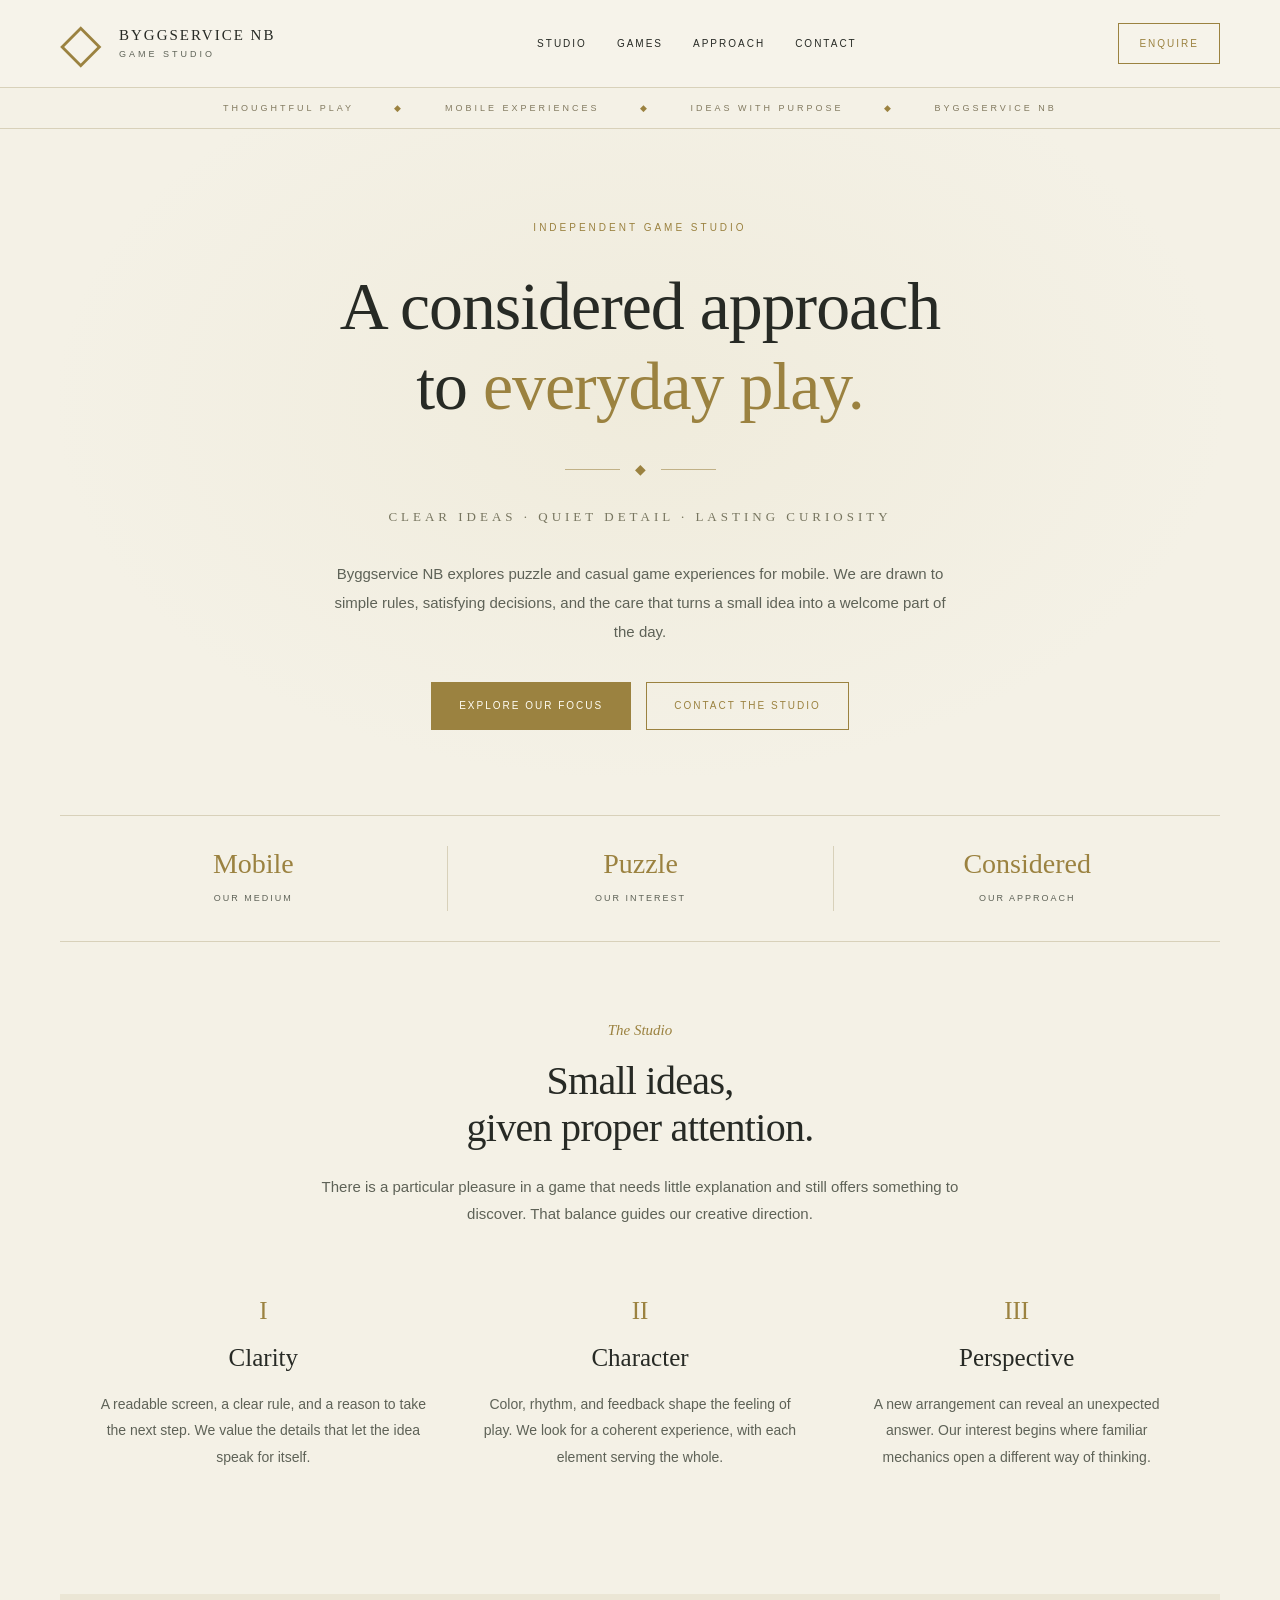
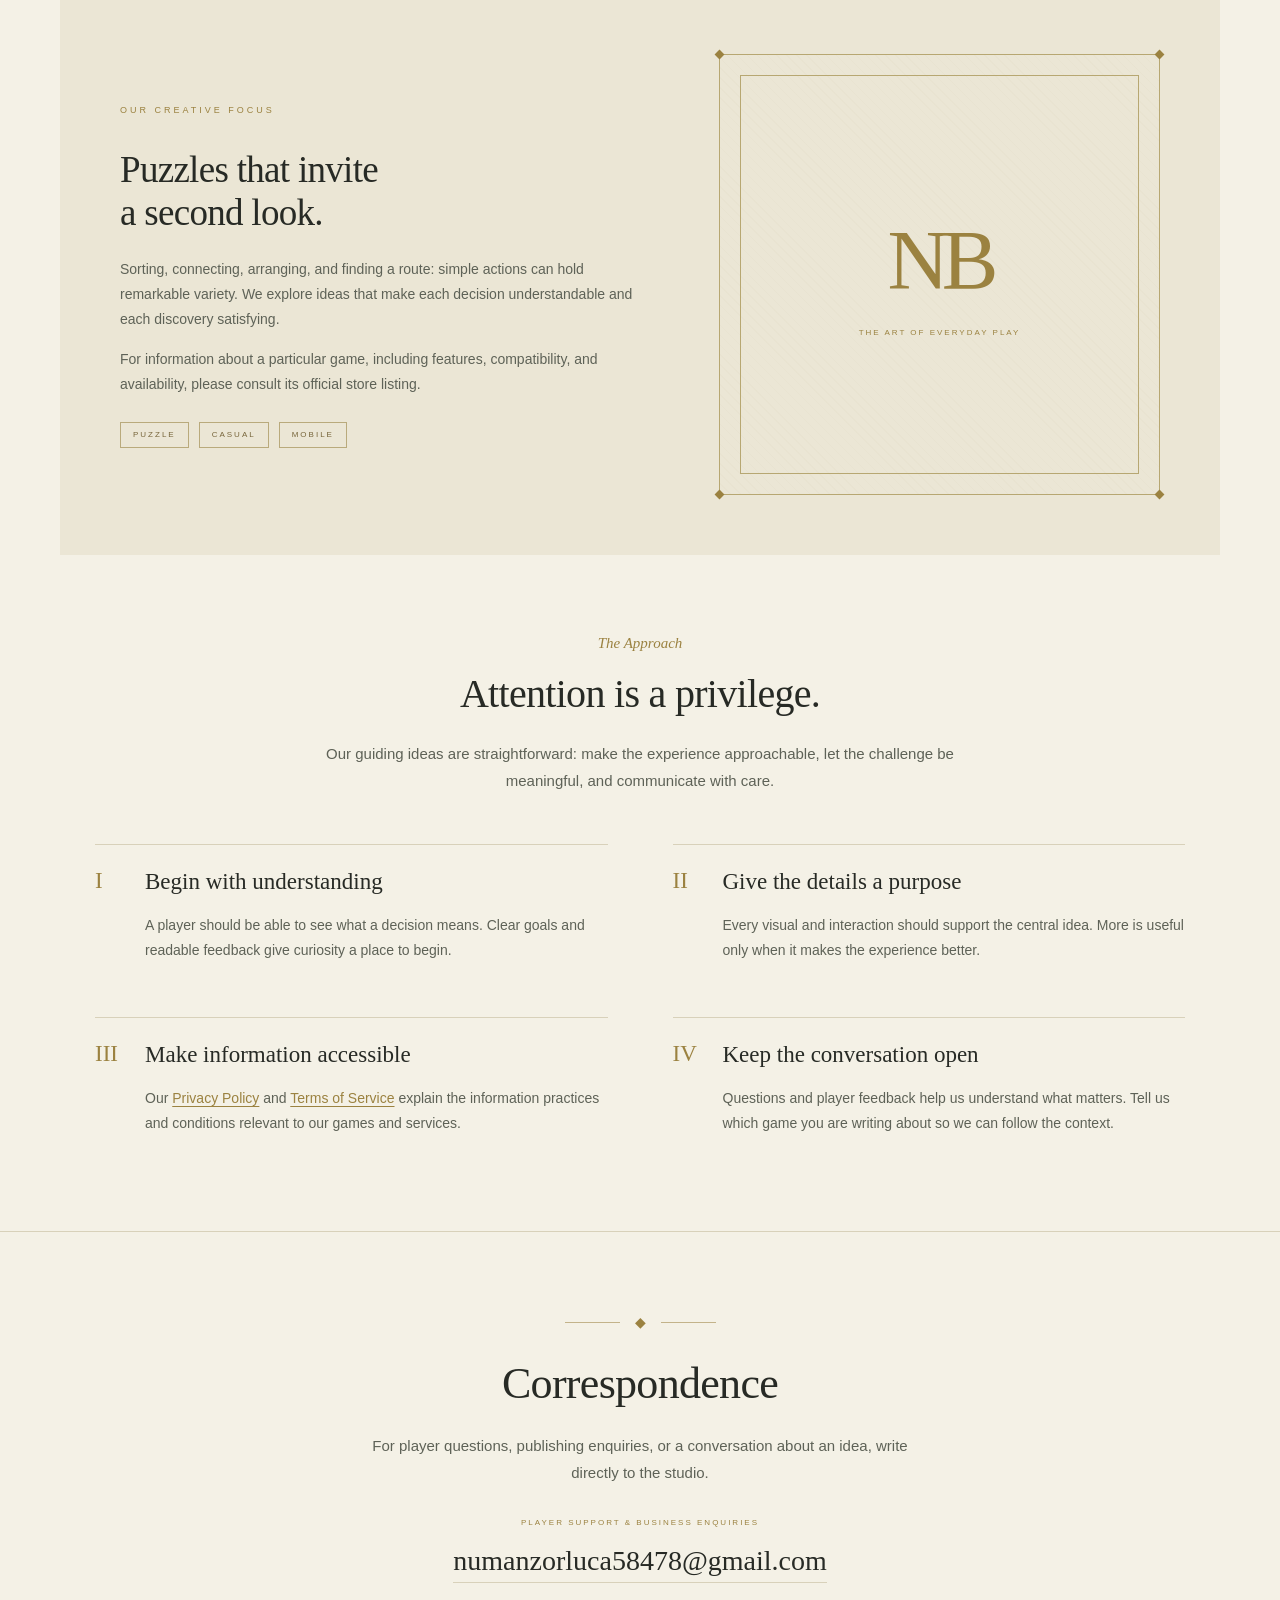
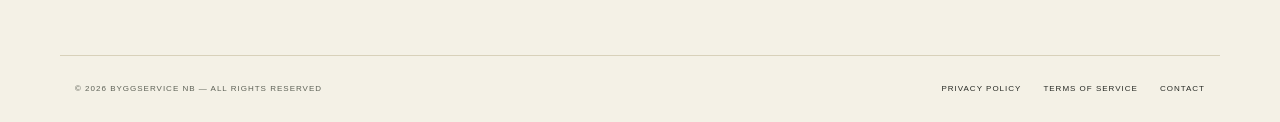
==== commit 3a0a0f66: "Rebuild studio site around new reference" ====
--- a/index.html
+++ b/index.html
@@ -1 +1 @@
-<!doctype html><html lang="en"><head><meta charset="utf-8"><meta name="viewport" content="width=device-width, initial-scale=1"><title>Break the pattern — Byggservice NB</title><meta name="description" content="A notebook for curious minds. Byggservice NB explores puzzle ideas, casual play, and unexpected connections."><meta name="theme-color" content="#131610"><link rel="icon" href="/favicon.svg"><link rel="stylesheet" href="/style.css"><link rel="canonical" href="https://byggservicenb.xyz/"></head><body><a class="skip" href="#main">Skip to content</a><header class="masthead"><a class="wordmark" href="/" aria-label="Byggservice NB home"><span class="mark">nb/</span><span>BYGGSERVICE<br>NB — PLAY LAB</span></a><nav aria-label="Main navigation"><a href="/#notebook">Notebook</a><a href="/#inbox">Open a conversation <span>↗</span></a></nav><span class="header-tag"><i></i> INDEPENDENT IDEAS</span></header><main id="main"><section class="opening"><div class="opening-top"><span>THE SPACE BETWEEN<br>ONE MORE TRY &amp; GOT IT.</span><span>BYGGSERVICENB.XYZ<br>DIGITAL PLAY / FRESH PERSPECTIVES</span></div><div class="hero-layout"><div class="hero-type"><p class="kicker">LESS AUTOPILOT. MORE CURIOSITY.</p><h1>BREAK<br>THE<span class="asterisk">✳</span><br><span class="outline">PATTERN.</span></h1><div class="hero-caption"><span class="arrow">↳</span><p>An unexpected move. A new connection.<br>We explore the things that make<br>your brain sit up and play.</p></div></div><div class="experiment"><div class="experiment-bar"><span>INTERACTIVE STUDY / 001</span><span aria-hidden="true">[ + ]</span></div><div class="board-wrap"><div class="board" aria-label="Interactive abstract pattern board"><div class="cell lime">↗</div><div class="cell charcoal">●</div><div class="cell gray">↘</div><div class="cell lime ring">○</div><div class="cell pink">✳</div><div class="cell charcoal">↙</div><div class="cell charcoal ring">○</div><div class="cell gray">↖</div><div class="cell lime">↗</div></div><span class="board-coordinate">X: 03<br>Y: 03</span></div><div class="experiment-control"><p id="pattern-label" aria-live="polite">ORDER IS ONLY THE BEGINNING.</p><button id="shuffle" type="button" aria-label="Remix the pattern">REMIX IT <span>↻</span></button></div><p class="experiment-note">A small visual experiment. Tap to rearrange.</p></div></div><div class="opening-bottom"><span>PUZZLES ARE A WAY OF SEEING.</span><a href="#notebook">STEP INSIDE ↓</a><span>NO STRAIGHT LINES REQUIRED.</span></div></section><div class="ticker" aria-hidden="true"><span>THINK SIDEWAYS</span><b>✳</b><span>TRY ANOTHER ANGLE</span><b>✳</b><span>KEEP EXPLORING</span><b>✳</b></div><section class="notebook" id="notebook"><div class="section-rail"><span>FROM THE NOTEBOOK</span><span>OBSERVATIONS ON PLAY</span></div><div class="notebook-intro"><h2>Nothing interesting<br>starts on <em>autopilot.</em></h2><p>Byggservice NB is an independent creative space focused on puzzle and casual game ideas. This is our notebook: a few things we look for when an idea is worth chasing.</p></div><article class="note note-one"><div class="note-id">A / THE HOOK</div><h3>A rule you can<br>feel in a second.</h3><p>Before more levels, more buttons, or more noise, there is one interaction. We’re interested in the kind that makes you want to see what happens next.</p><div class="mini-grid" aria-hidden="true"><i></i><i></i><i></i><i></i></div></article><article class="note note-two"><div class="note-id">B / THE TURN</div><h3>Leave a little<br>room for surprise.</h3><div class="loop-art" aria-hidden="true">↳<span>↰</span></div><p>A familiar shape can hide an unfamiliar possibility. Change the order. Reverse the route. Sometimes the best idea is the one you almost walked past.</p></article><article class="note note-three"><div class="note-id">C / THE FEELING</div><h3>When it clicks,<br>you know.</h3><p>That small shift from “what if?” to “of course.” It’s the feeling behind our interest in thoughtful, approachable play.</p><span class="click-art" aria-hidden="true">CLICK<span>↗</span></span></article></section><section class="statement"><span class="statement-label">A WORKING PRINCIPLE</span><p>Make the idea<br><span>worth the tap.</span></p><div><span>✳</span><p>No grand promises.<br>Just an appetite for exploring<br>what play could become.</p></div></section><section class="inbox" id="inbox"><div class="inbox-top"><span>THE INBOX IS OPEN</span><span>QUESTIONS / FEEDBACK / NEW IDEAS</span></div><div class="inbox-main"><h2>YOUR MOVE.</h2><a href="mailto:numanzorluca58478@gmail.com" class="contact-arrow" aria-label="Email Byggservice NB">↗</a></div><a class="email" href="mailto:numanzorluca58478@gmail.com">numanzorluca58478@gmail.com</a><p>Writing about a game? Tell us its name, what happened, and the device you use.<br>A little context helps us understand your message.</p></section></main><footer><span>BYGGSERVICE NB / © 2026</span><nav aria-label="Legal navigation"><a href="/privacy-policy/">Privacy notice ↗</a><a href="/terms-of-service/">Website terms ↗</a><a href="#main">Back to top ↑</a></nav></footer><script src="/site.js"></script></body></html>+<!doctype html><html lang="en"><head><meta charset="utf-8"><meta name="viewport" content="width=device-width,initial-scale=1"><title>Thoughtful games, everyday play | Byggservice NB</title><meta name="description" content="Byggservice NB game studio. Puzzle and casual game ideas, studio information, and player contact."><meta name="theme-color" content="#f4f1e6"><link rel="stylesheet" href="/style.css"><link rel="icon" href="/favicon.svg"><link rel="canonical" href="https://byggservicenb.xyz/"></head><body><a class="skip" href="#main">Skip to content</a><header><div class="header-inner"><a class="brand" href="/"><span class="seal" aria-hidden="true">◇</span><span>BYGGSERVICE NB<small>GAME STUDIO</small></span></a><nav aria-label="Main navigation"><a href="/#studio">Studio</a><a href="/#games">Games</a><a href="/#approach">Approach</a><a href="/#contact">Contact</a></nav><a class="enquire" href="/#contact">Enquire</a></div></header><main id="main"><div class="ribbon" aria-hidden="true">THOUGHTFUL PLAY <span>◆</span> MOBILE EXPERIENCES <span>◆</span> IDEAS WITH PURPOSE <span>◆</span> BYGGSERVICE NB</div><section class="hero"><p class="eyebrow">Independent game studio</p><h1>A considered approach<br>to <em>everyday play.</em></h1><div class="ornament" aria-hidden="true"><span></span>◆<span></span></div><p class="hero-motto">CLEAR IDEAS · QUIET DETAIL · LASTING CURIOSITY</p><p class="hero-copy">Byggservice NB explores puzzle and casual game experiences for mobile. We are drawn to simple rules, satisfying decisions, and the care that turns a small idea into a welcome part of the day.</p><div class="actions"><a class="button primary" href="#games">Explore our focus</a><a class="button" href="#contact">Contact the studio</a></div></section><div class="descriptor-strip"><div><strong>Mobile</strong><span>Our medium</span></div><div><strong>Puzzle</strong><span>Our interest</span></div><div><strong>Considered</strong><span>Our approach</span></div></div><section class="section" id="studio"><div class="section-intro"><p class="chapter">The Studio</p><h2>Small ideas,<br>given proper attention.</h2><p>There is a particular pleasure in a game that needs little explanation and still offers something to discover. That balance guides our creative direction.</p></div><div class="studio-columns"><article><span class="roman">I</span><h3>Clarity</h3><p>A readable screen, a clear rule, and a reason to take the next step. We value the details that let the idea speak for itself.</p></article><article><span class="roman">II</span><h3>Character</h3><p>Color, rhythm, and feedback shape the feeling of play. We look for a coherent experience, with each element serving the whole.</p></article><article><span class="roman">III</span><h3>Perspective</h3><p>A new arrangement can reveal an unexpected answer. Our interest begins where familiar mechanics open a different way of thinking.</p></article></div></section><section class="games-section" id="games"><div class="games-copy"><p class="eyebrow">Our creative focus</p><h2>Puzzles that invite<br>a second look.</h2><p>Sorting, connecting, arranging, and finding a route: simple actions can hold remarkable variety. We explore ideas that make each decision understandable and each discovery satisfying.</p><p>For information about a particular game, including features, compatibility, and availability, please consult its official store listing.</p><div class="tags"><span>Puzzle</span><span>Casual</span><span>Mobile</span></div></div><div class="monogram" role="img" aria-label="Decorative Byggservice NB studio emblem"><span class="corner tl"></span><span class="corner tr"></span><span class="corner bl"></span><span class="corner br"></span><div>NB<small>THE ART OF EVERYDAY PLAY</small></div></div></section><section class="section approach" id="approach"><div class="section-intro"><p class="chapter">The Approach</p><h2>Attention is a privilege.</h2><p>Our guiding ideas are straightforward: make the experience approachable, let the challenge be meaningful, and communicate with care.</p></div><div class="principles"><article><span>I</span><div><h3>Begin with understanding</h3><p>A player should be able to see what a decision means. Clear goals and readable feedback give curiosity a place to begin.</p></div></article><article><span>II</span><div><h3>Give the details a purpose</h3><p>Every visual and interaction should support the central idea. More is useful only when it makes the experience better.</p></div></article><article><span>III</span><div><h3>Make information accessible</h3><p>Our <a href="/privacy-policy/">Privacy Policy</a> and <a href="/terms-of-service/">Terms of Service</a> explain the information practices and conditions relevant to our games and services.</p></div></article><article><span>IV</span><div><h3>Keep the conversation open</h3><p>Questions and player feedback help us understand what matters. Tell us which game you are writing about so we can follow the context.</p></div></article></div></section><section class="contact" id="contact"><div class="ornament" aria-hidden="true"><span></span>◆<span></span></div><h2>Correspondence</h2><p>For player questions, publishing enquiries, or a conversation about an idea, write directly to the studio.</p><div class="contact-details"><span>PLAYER SUPPORT &amp; BUSINESS ENQUIRIES</span><a href="mailto:numanzorluca58478@gmail.com">numanzorluca58478@gmail.com</a></div></section></main><footer><p>© 2026 BYGGSERVICE NB — ALL RIGHTS RESERVED</p><nav aria-label="Footer navigation"><a href="/privacy-policy/">Privacy Policy</a><a href="/terms-of-service/">Terms of Service</a><a href="/#contact">Contact</a></nav></footer></body></html>
--- a/style.css
+++ b/style.css
@@ -1,2 +1 @@
-:root{--bg:#131610;--paper:#e6e8dc;--muted:#a5aa9a;--lime:#ccff5f;--pink:#e99cd3;--line:#393e32}*{box-sizing:border-box}html{scroll-behavior:smooth;scroll-padding-top:28px}body{margin:0;background:var(--bg);color:var(--paper);font:16px/1.6 Arial,Helvetica,sans-serif}a{color:inherit;text-decoration:none}button{font:inherit}a:focus-visible,button:focus-visible{outline:3px solid var(--pink);outline-offset:6px}a:hover{color:var(--lime)}.skip{position:absolute;left:20px;top:-100px;z-index:10;background:var(--lime);color:var(--bg);padding:10px}.skip:focus{top:10px}.masthead{margin:0 4%;padding:25px 0;display:flex;align-items:center;justify-content:space-between;border-bottom:1px solid var(--line);gap:25px}.wordmark{display:flex;gap:13px;align-items:center;font:10px/1.3 monospace;letter-spacing:.7px}.mark{font:bold 52px/.9 Arial;letter-spacing:-6px;color:var(--lime);padding-right:6px}.masthead nav{display:flex;gap:35px;font-size:13px}.masthead nav span{margin-left:14px}.header-tag{font:10px monospace;letter-spacing:1px}.header-tag i{display:inline-block;background:var(--lime);width:6px;height:6px;border-radius:50%;margin-right:8px}.opening{padding:28px 4% 0}.opening-top,.opening-bottom,.section-rail,.inbox-top,.document-meta{display:flex;justify-content:space-between;gap:25px;font:10px/1.5 monospace;letter-spacing:1px}.opening-top span:last-child{text-align:right}.hero-layout{display:grid;grid-template-columns:1.05fr 1fr;gap:4%;padding:60px 0 45px;align-items:center}.kicker{font:10px/1.6 monospace;letter-spacing:1px;margin:0 0 25px;color:var(--muted)}h1,h2,h3,p{margin-top:0}.hero-type h1{font-family:Arial,Helvetica,sans-serif;font-size:clamp(70px,8.6vw,135px);line-height:.84;font-weight:900;letter-spacing:-.075em;margin:0;color:var(--lime)}.outline{-webkit-text-stroke:1px var(--paper);color:transparent;letter-spacing:-.08em}.asterisk{font-size:.67em;color:var(--pink);display:inline-block;margin-left:16px;vertical-align:12%}.hero-caption{display:flex;gap:22px;margin-top:38px;align-items:flex-start}.hero-caption .arrow{color:var(--lime);font-size:40px;line-height:1}.hero-caption p{font-size:14px;line-height:1.6;color:#b9bfaf;margin:0}.experiment{border:1px solid var(--line);background:#1b2016;transform:rotate(3deg);margin:0 2% 5px 0}.experiment-bar{display:flex;justify-content:space-between;font:9px monospace;letter-spacing:1px;border-bottom:1px solid var(--line);padding:16px}.board-wrap{position:relative;padding:32px 42px 36px}.board{display:grid;grid-template-columns:repeat(3,1fr);gap:9px;transform:rotate(-8deg);max-width:420px;margin:10px auto}.cell{aspect-ratio:1;display:grid;place-items:center;font-size:clamp(40px,5vw,77px);font-weight:600;line-height:1;border-radius:0;box-shadow:5px 6px 0 #0004}.lime{background:var(--lime);color:var(--bg)}.charcoal{background:#30372a;color:var(--lime)}.gray{background:#b7beaa;color:var(--bg)}.pink{background:var(--pink);color:var(--bg)}.ring{font-size:clamp(55px,7vw,100px)}.board-coordinate{font:8px/1.8 monospace;position:absolute;right:9px;bottom:15px;color:var(--muted)}.experiment-control{display:flex;align-items:center;justify-content:space-between;gap:15px;border-top:1px solid var(--line);padding:15px}.experiment-control p{font:8px/1.4 monospace;letter-spacing:1px;margin:0;max-width:50%}.experiment-control button{border:0;background:var(--lime);padding:12px 18px;cursor:pointer;font:10px monospace;min-height:44px;color:#131610}.experiment-control button:hover{background:var(--pink)}.experiment-control button span{font-size:18px;margin-left:20px}.experiment-note{font:9px monospace;color:var(--muted);margin:0;padding:0 15px 15px}.opening-bottom{border-top:1px solid var(--line);padding:22px 0;color:var(--muted)}.opening-bottom a{color:var(--paper)}.ticker{display:flex;justify-content:space-around;gap:20px;padding:23px 3%;background:var(--lime);color:var(--bg);font-weight:900;font-size:clamp(13px,2.2vw,31px);line-height:1.1;letter-spacing:-1px;overflow:hidden}.ticker b{font-size:28px;line-height:1}.notebook{padding:90px 4% 100px;display:grid;grid-template-columns:repeat(3,1fr);gap:0 0}.section-rail{grid-column:1/-1;border-bottom:1px solid var(--line);padding-bottom:20px;color:var(--muted)}.notebook-intro{grid-column:1/-1;display:flex;align-items:flex-end;justify-content:space-between;gap:50px;padding:45px 0 65px}.notebook-intro h2{font-size:clamp(33px,4.2vw,62px);font-weight:500;line-height:1.08;letter-spacing:-2px;margin:0}.notebook-intro h2 em{font-style:normal;color:var(--lime)}.notebook-intro>p{font-size:14px;color:var(--muted);max-width:330px;margin:0}.note{padding:28px 30px;min-height:430px;position:relative;border:1px solid var(--line)}.note+.note{border-left:0}.note-id{font:10px monospace;color:var(--muted);margin-bottom:35px}.note h3{font-size:30px;line-height:1.1;letter-spacing:-1px;font-weight:500}.note p{font-size:13px;color:var(--muted);max-width:270px;position:relative;z-index:1}.note-one{background:#20271b}.mini-grid{display:grid;grid-template-columns:55px 55px;gap:5px;margin-top:30px}.mini-grid i{height:32px;background:var(--lime)}.mini-grid i:nth-child(3){background:var(--pink)}.note-two{background:var(--paper);color:var(--bg);padding-bottom:30px}.note-two .note-id,.note-two p{color:#565e4c}.note-two p{margin-top:155px;margin-bottom:0}.loop-art{position:absolute;top:170px;font-size:120px;line-height:1;color:#758065;left:30px}.loop-art span{color:#20271b;margin-left:25px}.note-three{background:#191a15}.click-art{display:block;font:bold 55px/.9 Arial;letter-spacing:-4px;transform:rotate(-10deg);color:var(--pink);margin-top:45px}.click-art span{font-size:75px;vertical-align:-8px}.statement{padding:70px 4%;border-top:1px solid var(--line);border-bottom:1px solid var(--line);display:grid;grid-template-columns:1fr 3fr;gap:35px}.statement-label{font:9px/1.7 monospace;color:var(--muted);letter-spacing:1px}.statement>p{font-size:clamp(45px,7vw,100px);letter-spacing:-5px;line-height:1.02;margin:0}.statement>p>span{color:var(--muted)}.statement>div{grid-column:2;display:flex;gap:25px;align-items:center}.statement>div>span{font-size:65px;line-height:1;color:var(--lime)}.statement>div p{font:12px/1.6 monospace;color:var(--muted);margin:0}.inbox{margin:40px 4%;padding:35px 35px 40px;background:var(--lime);color:var(--bg)}.inbox-top{border-bottom:1px solid #13161050;padding-bottom:20px}.inbox-main{display:flex;justify-content:space-between;align-items:center;gap:20px;margin-top:40px}.inbox-main h2{font-size:clamp(55px,10vw,145px);font-weight:900;line-height:1;letter-spacing:-.08em;margin:0 0 20px}.contact-arrow{font-size:100px;line-height:1}.inbox a:hover{color:#5b3a71}.email{font-size:clamp(15px,2.6vw,35px);border-bottom:1px solid currentColor;overflow-wrap:anywhere;display:inline-block}.inbox>p{font:11px/1.7 monospace;margin:25px 0 0;color:#3c482e}footer{display:flex;justify-content:space-between;gap:30px;padding:20px 4% 35px;color:var(--muted);font:9px/1.6 monospace;letter-spacing:.5px}footer nav{display:flex;gap:24px}.document{padding:35px 4% 80px}.document-meta{color:var(--muted)}.document-title{padding:70px 0 55px;border-bottom:1px solid var(--line)}.document-title h1{font-size:clamp(50px,8vw,115px);line-height:1;letter-spacing:-.065em;font-weight:600;color:var(--lime);margin-bottom:28px}.document-title h1>span{color:var(--pink);float:right}.document-title>p{font-size:17px;color:var(--muted);margin:0}.document-content{display:grid;grid-template-columns:1fr 2fr;gap:80px;margin:55px 0 0}.document-content aside>span{display:block;font:10px monospace;color:var(--muted);margin-bottom:25px}.document-content aside a{display:block;max-width:240px;font:12px/1.6 monospace;border-top:1px solid var(--line);padding:12px 0}.document-content>div{max-width:760px}.document-content section{margin:0 0 35px;padding:0 0 30px;border-bottom:1px solid var(--line);scroll-margin-top:25px}.document-content h2{font-size:25px;font-weight:500;line-height:1.2;letter-spacing:-.5px}.document-content p{font-size:15px;color:#b8beae;margin-bottom:12px}.document-content p a{color:var(--lime);text-decoration:underline}.document-contact{padding:25px 0}.document-contact span{display:block;font:10px monospace;color:var(--muted);margin-bottom:20px}.document-contact a{font-size:clamp(15px,2vw,24px);color:var(--lime);overflow-wrap:anywhere}@media(min-width:1700px){body{max-width:1700px;margin:auto}.hero-type h1{font-size:145px}}@media(max-width:900px){.header-tag{display:none}.hero-layout{gap:4%;padding:50px 0}.hero-type h1{font-size:clamp(60px,9vw,85px)}.board-wrap{padding:20px 25px}.hero-caption p{font-size:12px}.experiment-control{padding:12px 10px}.experiment-control button{padding:10px}.experiment-control button span{margin-left:8px}.note{padding:25px 20px}.note h3{font-size:25px}.notebook-intro{gap:35px}.notebook-intro>p{max-width:280px}.click-art{font-size:42px}.click-art span{font-size:55px}.statement{grid-template-columns:1fr 3fr}.statement>p{letter-spacing:-3px}.document-content{gap:40px}}@media(max-width:620px){.masthead{padding:20px 0;gap:15px}.wordmark{font-size:8px}.mark{font-size:43px}.masthead nav{gap:15px;font-size:10px}.masthead nav span{margin-left:3px}.opening-top{font-size:8px;letter-spacing:.3px}.hero-layout{grid-template-columns:1fr;padding:38px 0 35px;gap:45px}.hero-type h1{font-size:clamp(75px,16vw,105px)}.kicker{font-size:9px;margin-bottom:22px}.hero-caption{margin-top:30px}.hero-caption p{font-size:14px}.experiment{max-width:390px;width:92%;justify-self:center;margin:0 0 15px;transform:rotate(3deg)}.board-wrap{padding:27px 38px}.cell{font-size:55px}.ring{font-size:75px}.experiment-control p{font-size:8px}.opening-bottom{font-size:8px;letter-spacing:0}.opening-bottom span:last-child{display:none}.ticker{gap:15px;padding:18px 4%;font-size:14px;letter-spacing:-.5px;justify-content:space-between}.ticker span:last-of-type,.ticker b:last-child{display:none}.ticker b{font-size:19px}.notebook{padding:60px 4%;grid-template-columns:1fr}.section-rail{font-size:8px;gap:15px;letter-spacing:.4px}.notebook-intro{display:block;padding:30px 0 35px}.notebook-intro h2{font-size:37px;margin-bottom:22px}.notebook-intro>p{max-width:100%;font-size:14px}.note{padding:28px;min-height:350px}.note+.note{border-left:1px solid var(--line);border-top:0}.note h3{font-size:32px}.note p{max-width:100%;font-size:14px}.note-id{margin-bottom:25px}.mini-grid{position:absolute;right:28px;bottom:22px;grid-template-columns:40px 40px}.mini-grid i{height:24px}.note-one{padding-bottom:95px}.note-two p{margin-top:150px}.loop-art{top:165px}.click-art{margin-top:35px;font-size:60px}.click-art span{font-size:75px}.statement{padding:45px 4%;grid-template-columns:1fr;gap:25px}.statement>p{font-size:55px;letter-spacing:-3px}.statement>div{grid-column:1}.inbox{margin:25px 4%;padding:25px 20px}.inbox-top{font-size:8px;letter-spacing:.3px;flex-wrap:wrap;gap:8px}.inbox-main{margin-top:32px;gap:10px}.inbox-main h2{font-size:15vw}.contact-arrow{font-size:65px}.email{font-size:clamp(13px,4vw,22px)}.inbox>p{font-size:10px}footer{flex-direction:column;gap:20px;font-size:8px}footer nav{flex-wrap:wrap;gap:20px}.document{padding-top:25px}.document-meta{font-size:8px}.document-title{padding:45px 0 35px}.document-title h1{font-size:54px}.document-title h1>span{display:none}.document-title>p{font-size:15px}.document-content{grid-template-columns:1fr;gap:35px;margin-top:35px}.document-content aside{display:none}.document-content h2{font-size:24px}.document-content p{font-size:14px;overflow-wrap:anywhere}}@media(prefers-reduced-motion:reduce){html{scroll-behavior:auto}}
-.document-content{display:block}.document-content aside{display:none}.document-content>div{max-width:none}.document-content section{display:grid;grid-template-columns:minmax(180px,1fr) 2fr;gap:0 60px;padding:20px 0 45px}.document-content section h2{grid-column:1;max-width:250px}.document-content section p{grid-column:2;max-width:790px}.document-contact{border-left:4px solid var(--lime);padding:15px 30px}@media(max-width:620px){.document-content section{display:block;padding-top:10px}.document-content section h2{max-width:none}.document-contact{padding:15px}}
+*{box-sizing:border-box}:root{--paper:#f4f1e6;--cream:#ebe6d5;--ink:#272a25;--text:#5e6257;--gold:#9b8240;--line:#d8d1ba}html{scroll-behavior:smooth;scroll-padding-top:35px}body{margin:0;background:var(--paper);color:var(--ink);font:16px/1.8 Arial,Helvetica,sans-serif}a{color:inherit;text-decoration:none}a:hover{color:var(--gold)}a:focus-visible{outline:2px solid var(--gold);outline-offset:5px}h1,h2,h3{font-family:Georgia,'Times New Roman',serif;font-weight:400;line-height:1.18;margin-top:0}p{margin-top:0;color:var(--text)}.skip{position:absolute;top:-100px;left:20px;padding:10px;background:var(--ink);color:white;z-index:10}.skip:focus{top:8px}header{border-bottom:1px solid var(--line);background:#f7f4eccc}.header-inner{max-width:1230px;margin:auto;padding:23px 35px;display:flex;align-items:center;justify-content:space-between;gap:30px}.brand{display:flex;align-items:center;gap:15px;font:15px/1.4 Georgia,serif;letter-spacing:2px}.brand small{display:block;font:9px/1.8 Arial,sans-serif;letter-spacing:3px;color:var(--text)}.seal{font-size:54px;line-height:.7;color:var(--gold)}header nav{display:flex;gap:30px}header nav a,.enquire{font:10px/1.5 Arial,sans-serif;letter-spacing:2px;text-transform:uppercase}.enquire{padding:12px 20px;border:1px solid var(--gold);color:var(--gold)}.ribbon{border-bottom:1px solid var(--line);padding:12px 20px;text-align:center;font-size:9px;letter-spacing:3px;color:#827a60;white-space:nowrap;overflow:hidden}.ribbon span{padding:0 35px;color:var(--gold)}.hero{text-align:center;padding:90px 25px 85px;background:radial-gradient(ellipse at 50% 40%,#dfd6b535,transparent 65%)}.eyebrow{font-size:10px;letter-spacing:3px;text-transform:uppercase;color:var(--gold);margin-bottom:30px}.hero h1{font-size:clamp(42px,5.3vw,72px);letter-spacing:-1px;margin-bottom:30px}.hero h1 em{color:var(--gold);font-weight:400;font-style:normal}.ornament{display:flex;align-items:center;justify-content:center;gap:15px;color:var(--gold);font-size:14px;margin:23px 0}.ornament span{width:55px;height:1px;background:var(--gold);opacity:.55}.hero-motto{font:13px/1.8 Georgia,serif;letter-spacing:4px;color:#77755f;margin:0 0 30px}.hero-copy{font-size:15px;max-width:620px;line-height:1.95;margin:0 auto 35px}.actions{display:flex;justify-content:center;gap:15px}.button{display:inline-block;border:1px solid var(--gold);padding:15px 27px;font:10px/1.6 Arial,sans-serif;letter-spacing:2px;text-transform:uppercase;color:var(--gold)}.button.primary{color:#fffdf3;background:var(--gold)}.button:hover{background:#e9e1c9;color:var(--ink)}.descriptor-strip{border-top:1px solid var(--line);border-bottom:1px solid var(--line);max-width:1160px;margin:0 auto;display:grid;grid-template-columns:repeat(3,1fr);text-align:center;padding:30px 0}.descriptor-strip>div+div{border-left:1px solid var(--line)}.descriptor-strip strong{display:block;font:28px/1.3 Georgia,serif;color:var(--gold)}.descriptor-strip span{font-size:9px;text-transform:uppercase;letter-spacing:2px;color:var(--text)}.section{max-width:1160px;margin:auto;padding:80px 35px}.section-intro{max-width:650px;margin:0 auto 50px;text-align:center}.chapter{font:italic 15px Georgia,serif;color:var(--gold);margin-bottom:18px}h2{font-size:40px;letter-spacing:-.7px;margin-bottom:22px}.section-intro p:last-child{font-size:15px}.studio-columns{display:grid;grid-template-columns:repeat(3,1fr);gap:40px}.studio-columns article{text-align:center;padding:20px 5px}.roman{font:25px Georgia,serif;color:var(--gold);display:block;margin-bottom:18px}h3{font-size:25px;margin-bottom:18px}.studio-columns p{font-size:14px;line-height:1.9}.games-section{max-width:1160px;margin:10px auto 0;padding:60px;background:var(--cream);display:grid;grid-template-columns:1.2fr 1fr;gap:70px;align-items:center}.games-copy h2{font-size:37px}.games-copy p{font-size:14px}.games-copy .eyebrow{font-size:9px}.tags{display:flex;flex-wrap:wrap;gap:10px;margin-top:25px}.tags span{font-size:8px;letter-spacing:2px;text-transform:uppercase;border:1px solid #b9aa7c;padding:5px 12px;color:#77653a}.monogram{position:relative;aspect-ratio:1;border:1px solid #b7a772;padding:20px;background:repeating-linear-gradient(45deg,#9b824007 0px,#9b824007 1px,transparent 1px,transparent 7px)}.monogram>div{height:100%;border:1px solid #b7a772;display:flex;flex-direction:column;justify-content:center;align-items:center;font:85px Georgia,serif;letter-spacing:-7px;color:var(--gold)}.monogram small{font:8px/1.5 Arial,sans-serif;letter-spacing:2px;margin-top:18px;text-align:center}.corner{position:absolute;width:7px;height:7px;background:var(--gold);transform:rotate(45deg)}.tl{top:-4px;left:-4px}.tr{top:-4px;right:-4px}.bl{bottom:-4px;left:-4px}.br{bottom:-4px;right:-4px}.principles{display:grid;grid-template-columns:1fr 1fr;gap:40px 65px}.principles article{display:flex;gap:20px;padding-top:23px;border-top:1px solid var(--line)}.principles article>span{font:23px Georgia,serif;color:var(--gold);min-width:30px}.principles h3{font-size:23px}.principles p{font-size:14px}.principles a,.legal a{color:var(--gold);text-decoration:underline;text-underline-offset:3px}.contact{text-align:center;border-top:1px solid var(--line);padding:55px 25px 75px}.contact>p{max-width:560px;font-size:15px;margin:0 auto 30px}.contact h2{font-size:44px}.contact-details span{display:block;font-size:8px;letter-spacing:2px;color:var(--gold);margin-bottom:15px}.contact-details a{font:clamp(17px,2.4vw,28px) Georgia,serif;border-bottom:1px solid var(--line);padding-bottom:6px;overflow-wrap:anywhere}footer{max-width:1160px;margin:auto;border-top:1px solid var(--line);padding:26px 15px;display:flex;justify-content:space-between;gap:25px;font-size:8px;letter-spacing:1px;text-transform:uppercase}footer p{margin:0}footer nav{display:flex;gap:22px}.legal{max-width:900px;padding:40px 35px 70px;margin:auto}.legal .return{font-size:10px;letter-spacing:1px;text-transform:uppercase;color:var(--text);text-decoration:none}.legal-heading{padding:55px 0 45px;border-bottom:1px solid var(--line);text-align:center}.legal-heading .eyebrow{font-size:9px;margin-bottom:20px}.legal h1{font-size:clamp(38px,5vw,58px);letter-spacing:-1px;margin-bottom:18px}.effective{font:italic 14px Georgia,serif;color:var(--gold)}.legal-heading>p:last-child{font-size:15px;max-width:620px;margin:25px auto 0}.legal-section{padding:35px 0;border-bottom:1px solid var(--line);display:grid;grid-template-columns:40px 1fr;gap:20px}.legal-number{color:var(--gold);font:17px Georgia,serif;padding-top:6px}.legal-section h2{font-size:27px;letter-spacing:0;margin-bottom:17px}.legal-section p,.legal-section li{font-size:14px;line-height:1.95;color:var(--text)}.legal-section ul{margin:0;padding-left:18px}.legal-section li{padding-left:7px;margin-bottom:15px}.legal-section p:last-child{margin:0}.legal-section strong{color:#42473d;font-weight:600}.legal-contact{margin-top:45px;padding:30px;background:var(--cream);border-left:2px solid var(--gold)}.legal-contact h2{font-size:28px}.legal-contact p{font-size:14px}.legal-contact a{font-size:14px;overflow-wrap:anywhere}@media(max-width:800px){.header-inner{padding:20px 25px;flex-wrap:wrap;gap:22px}.brand{font-size:13px}.seal{font-size:45px}header nav{order:3;justify-content:center;width:100%;gap:28px;border-top:1px solid var(--line);padding-top:18px}.enquire{font-size:9px;padding:10px 13px}.ribbon{font-size:8px;letter-spacing:2px}.ribbon span{padding:0 15px}.hero{padding:65px 25px}.hero h1{font-size:48px}.hero-motto{font-size:10px;letter-spacing:2px}.games-section{margin:0 25px;padding:35px;gap:35px}.monogram>div{font-size:60px}.monogram small{font-size:6px;letter-spacing:1px}.studio-columns{gap:25px}.principles{gap:30px}.section{padding:65px 25px}footer{margin:0 25px;flex-direction:column;text-align:center;align-items:center}}@media(max-width:540px){.header-inner{padding:20px}.brand{font-size:12px;letter-spacing:1.5px}.brand small{font-size:8px}.seal{font-size:43px}.hero h1{font-size:42px}.hero{padding:55px 20px}.hero-copy{font-size:14px}.eyebrow{font-size:9px;letter-spacing:2px}.hero-motto{font-size:9px;letter-spacing:1.5px}.actions{gap:12px;flex-direction:column;align-items:center}.button{min-width:220px;padding:14px 18px}.ribbon{font-size:7px;letter-spacing:1.5px}.descriptor-strip{margin:0 20px;padding:25px 0}.descriptor-strip strong{font-size:22px}.descriptor-strip span{font-size:7px;letter-spacing:1px}.section{padding:55px 25px}h2{font-size:33px}.section-intro{margin-bottom:25px}.studio-columns{grid-template-columns:1fr;gap:0}.studio-columns article{border-bottom:1px solid var(--line);padding:30px 5px 15px}.studio-columns article:last-child{border-bottom:0}.studio-columns p{max-width:330px;margin:auto auto 20px}.games-section{grid-template-columns:1fr;padding:30px;margin:0 20px}.games-copy h2{font-size:31px}.monogram{max-width:280px;width:100%;justify-self:center}.monogram>div{font-size:75px}.monogram small{font-size:7px}.principles{grid-template-columns:1fr;gap:12px}.principles h3{font-size:24px}.contact h2{font-size:36px}.contact{padding:35px 25px 55px}.legal{padding:25px 22px 50px}.legal-heading{padding:40px 0 30px}.legal h1{font-size:43px}.legal-section{grid-template-columns:25px 1fr;gap:12px;padding:30px 0}.legal-section h2{font-size:26px}.legal-section p,.legal-section li{font-size:14px;overflow-wrap:anywhere}.legal-number{font-size:15px}.legal-contact{padding:25px 20px}footer{font-size:7px;line-height:1.8}footer nav{gap:18px}}@media(prefers-reduced-motion:reduce){html{scroll-behavior:auto}}
